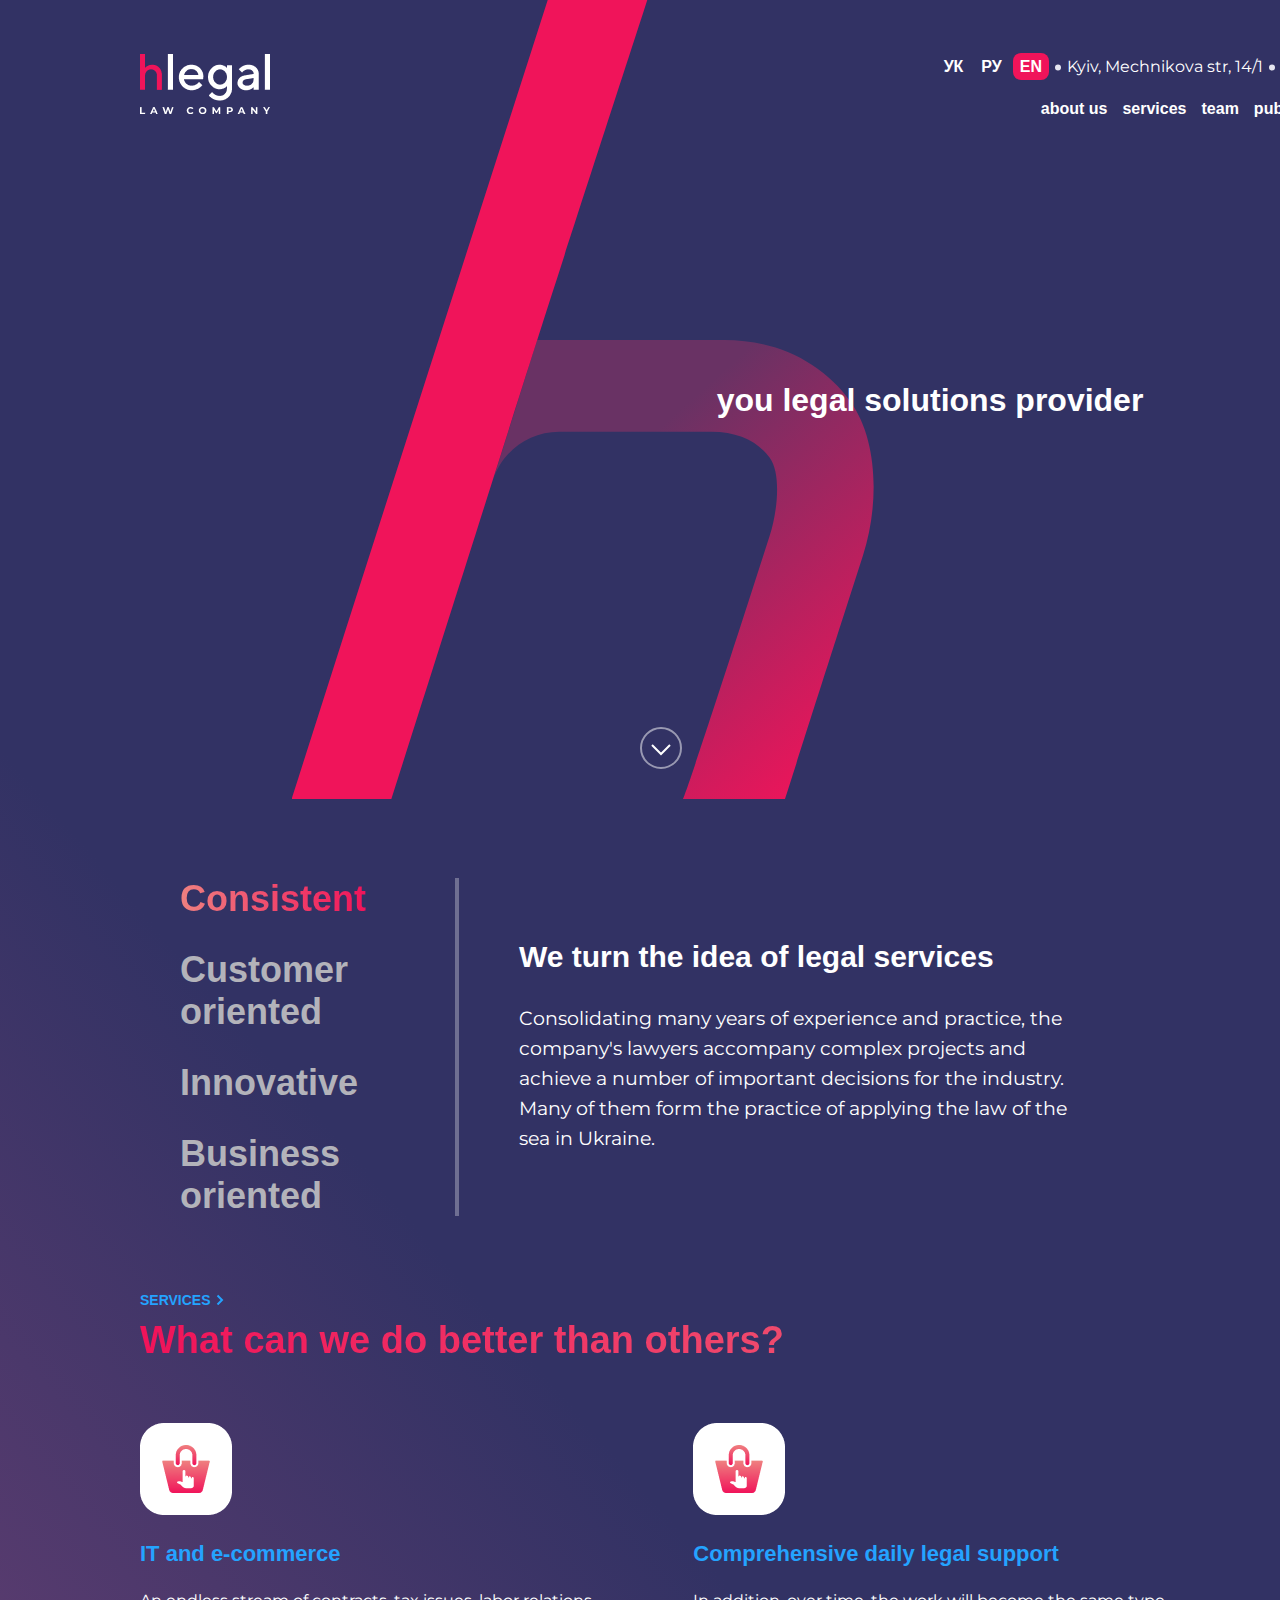
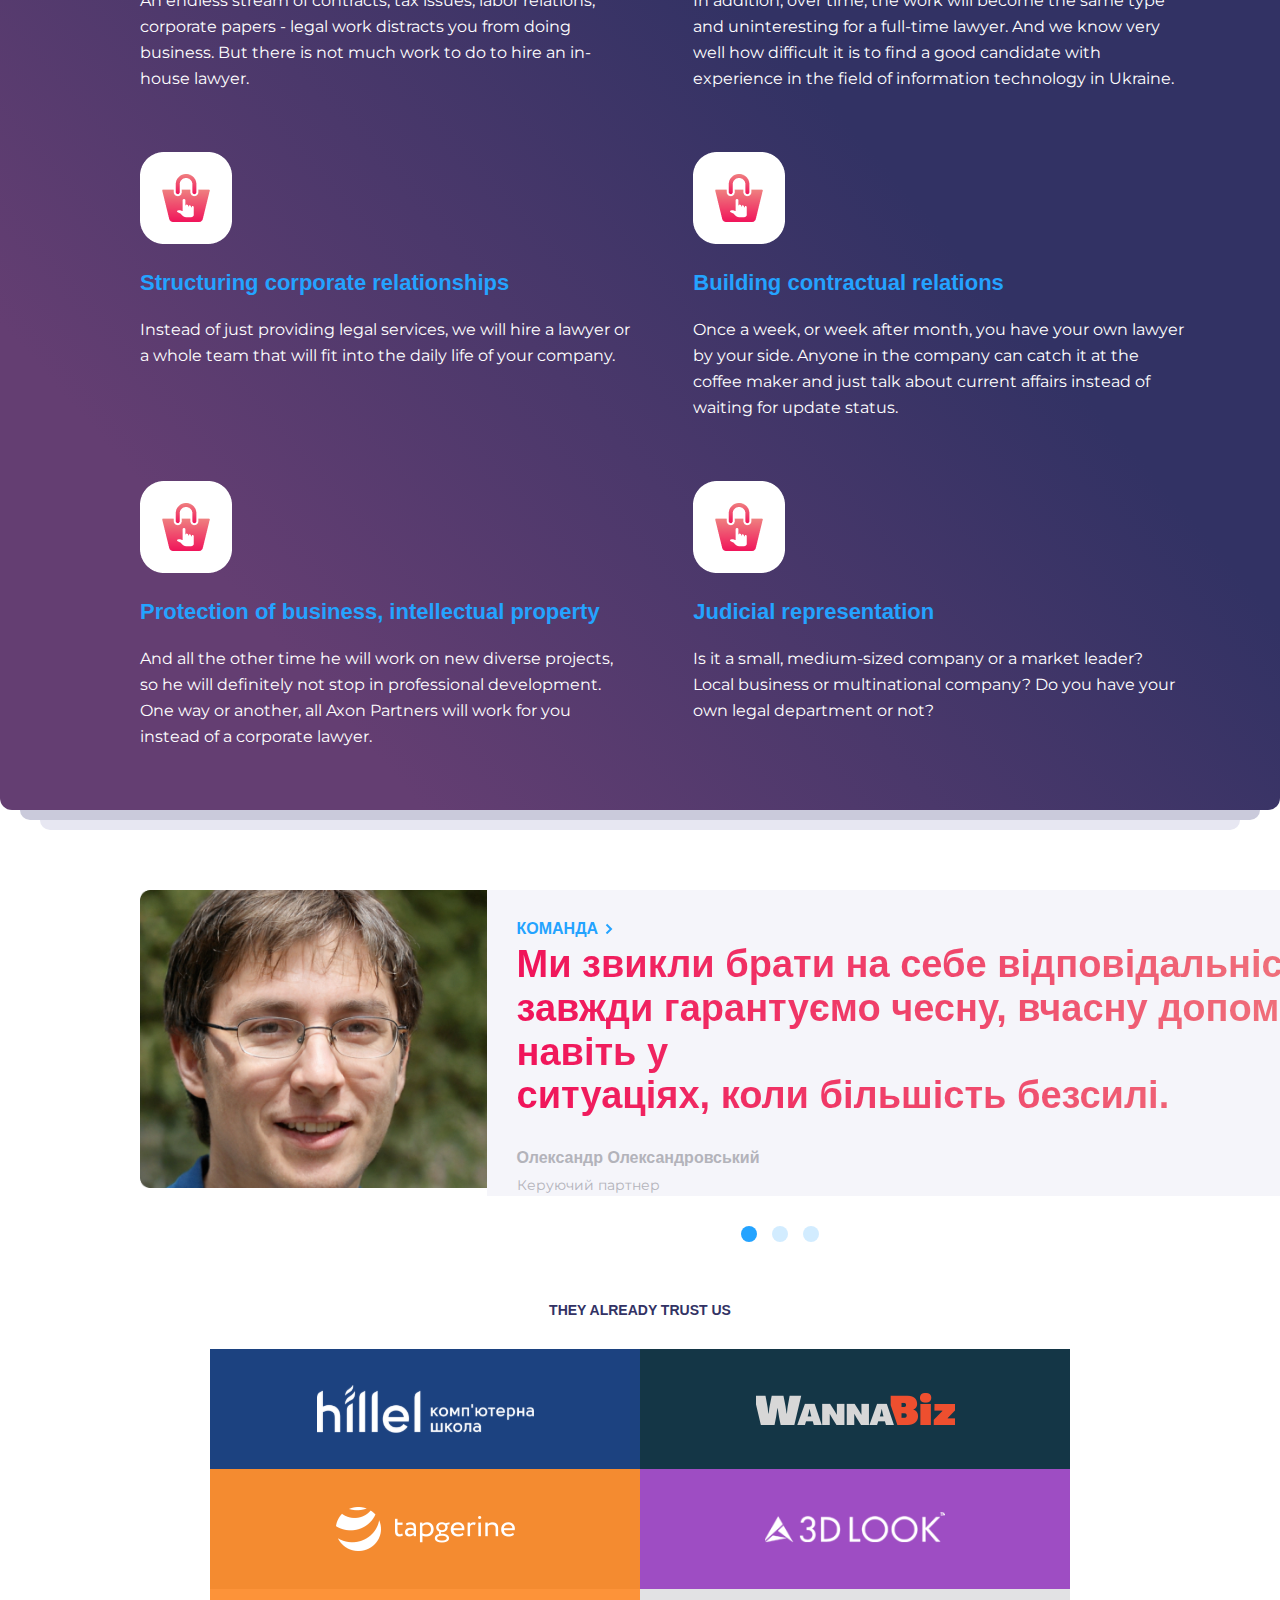
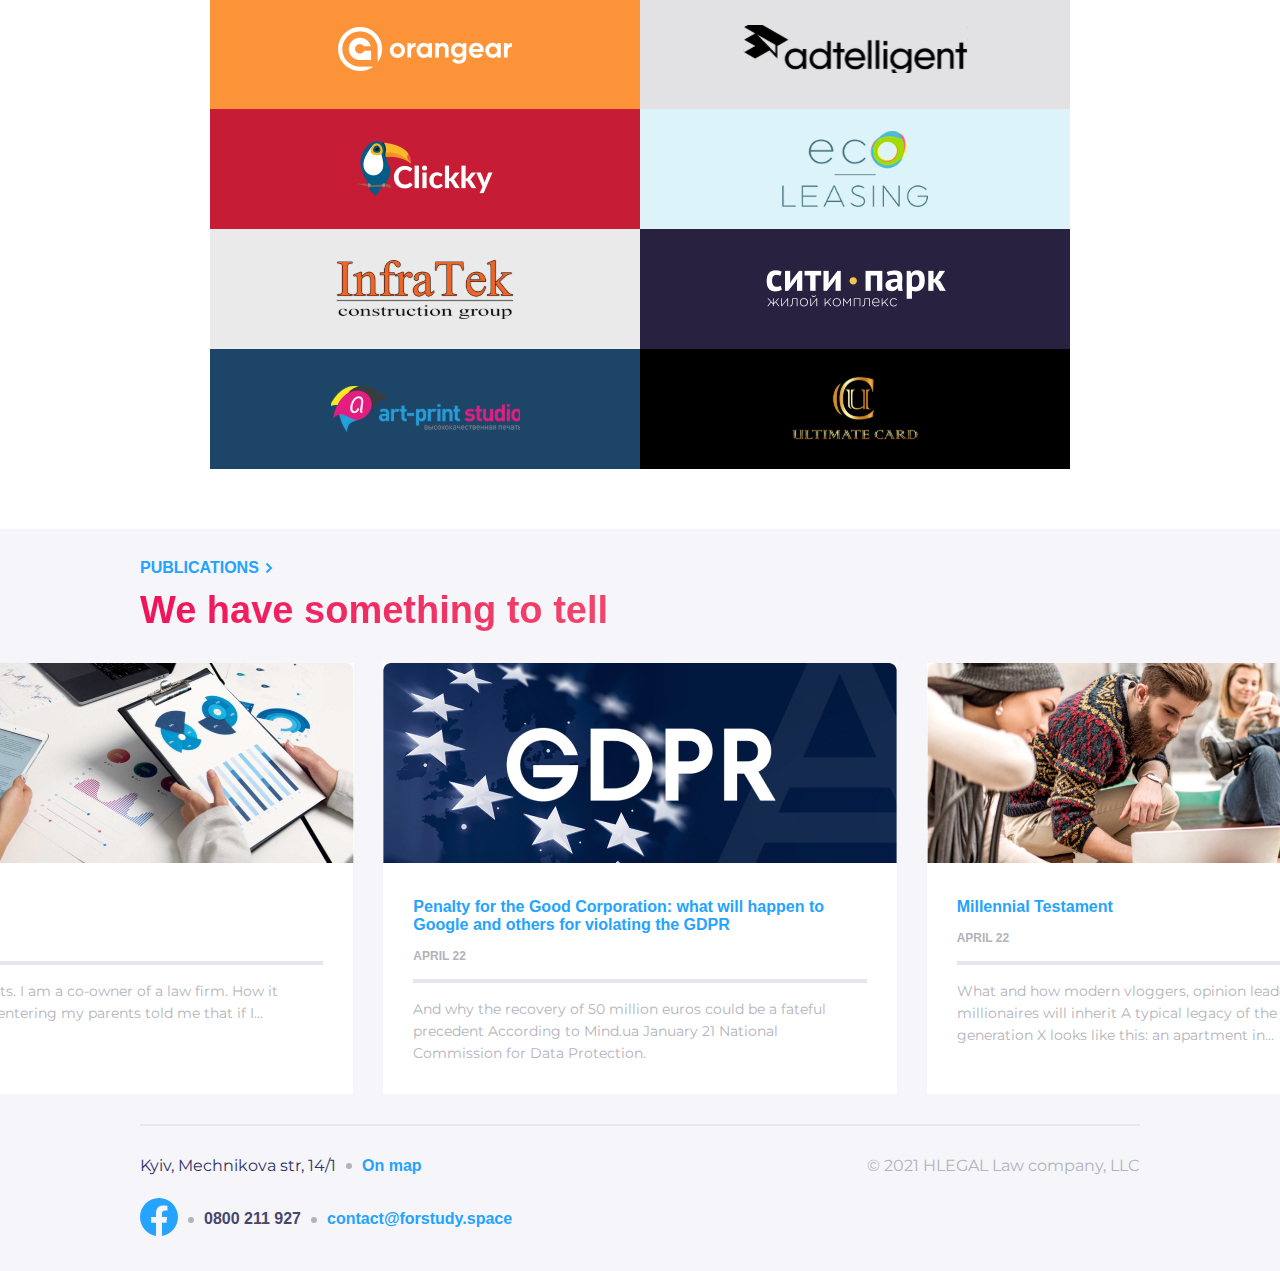
==== index.html @ 745cff1a "various fixes" ====
<!DOCTYPE html>
<html lang="en">
<head>
    <meta charset="UTF-8">
    <meta name="viewport" content="width=device-width, initial-scale=1.0">
    <title>Hlegal</title>
    <link rel="stylesheet" href="css/style.css">
</head>
<body>
    <header class="header center">
        <a class="header__logo" href="">
            <img src="./img/logo.png" alt="">
        </a>
        <div class="header__contacts">
            <div class="header__lang-wrapper">
                <a class="header__link header__link_lang" href="">УК</a>
                <a class="header__link header__link_lang"  href="">РУ</a>
                <a class="header__link header__link_lang header__link_lang_active"  href="">EN</a>
            </div>
            <img src="./img/dot-separator-header.svg" alt="">
            <a class="header__link header__link-address" href="">Kyiv, Mechnikova str, 14/1</a>
            <img src="./img/dot-separator-header.svg" alt="">
            <a class="header__link header__tel" href="">0800 211 927</a>
            <img src="./img/dot-separator-header.svg" alt="">
            <a class="header__link-fb-logo" href="">
                <svg xmlns="http://www.w3.org/2000/svg" width="24" height="25" viewBox="0 0 24 25">
                    <g clip-path="url(#clip0_122975_740)">
                    <path d="M24 12.5733C24 5.90541 18.6274 0.5 12 0.5C5.37258 0.5 0 5.90541 0 12.5733C0 18.5995 4.38823 23.5943 10.125 24.5V16.0633H7.07813V12.5733H10.125V9.91343C10.125 6.88755 11.9165 5.21615 14.6576 5.21615C15.9705 5.21615 17.3438 5.45195 17.3438 5.45195V8.42313H15.8306C14.3399 8.42313 13.875 9.35379 13.875 10.3086V12.5733H17.2031L16.6711 16.0633H13.875V24.5C19.6118 23.5943 24 18.5995 24 12.5733Z" fill="white"/>
                    </g>
                    <defs>
                    <clipPath id="clip0_122975_740">
                    <rect width="24" height="24" transform="translate(0 0.5)"/>
                    </clipPath>
                    </defs>
                </svg>
            </a>
        </div>
        <ul class="header__nav">
            <li><a class="header__link" href="">about us</a></li>
            <li><a class="header__link" href="">services</a></li>
            <li><a class="header__link" href="">team</a></li>
            <li><a class="header__link" href="">publications</a></li>
            <li><a class="header__link" href="">contact</a></li>
        </ul>
    </header>
    <main>
        <section class="offer">
            <div class="offer__logo">
                <img class="offer__img" src="./img/symbol.svg" alt="">
                <h1 class="offer__text">you legal solutions provider</h1>
                <a class="offer__btn-scroll" href="">
                    <svg xmlns="http://www.w3.org/2000/svg" width="42" height="42" viewBox="0 0 42 42" fill="none">
                        <g clip-path="url(#clip0_22728_11340)">
                        <circle opacity="0.5" cx="21" cy="21" r="20" stroke="white" stroke-width="2"/>
                        <path d="M12 18L21 27L30 18" stroke="white" stroke-width="2"/>
                        </g>
                        <defs>
                        <clipPath id="clip0_22728_11340">
                        <rect width="42" height="42" />
                        </clipPath>
                        </defs>
                        </svg>
                </a>
            </div>
            <section class="offer__qualities">
                <ul class="offer__list">
                    <li><a class="offer__list-link offer__list-link-active" href="">Consistent</a></li>
                    <li><a class="offer__list-link" href="">Customer oriented</a></li>
                    <li><a class="offer__list-link" href="">Innovative</a></li>
                    <li><a class="offer__list-link" href="">Business oriented</a></li>
                </ul>
                <article class="offer__quality-desctiption">
                    <h2 class="offer__quality-desctiption-header">We turn the idea of legal services</h2>
                    <p class="offer__quality-desctiption-text">Consolidating many years of experience and practice, the 
                        company's lawyers accompany complex projects and 
                        achieve a number of important decisions for the industry.
                        Many of them form the practice of applying the law of the
                        sea in Ukraine.
                    </p>
                </article>
            </section>
            <section class="offer__services center">
                <a class="offer__services-link link-title" href="">
                    SERVICES
                    <svg class="offer__services-link-svg" xmlns="http://www.w3.org/2000/svg" width="12" height="13" viewBox="0 0 12 10" fill="none">
                        <path d="M3.5 2L8 6.5L3.5 11" stroke="#24A3FF" stroke-width="2"/>
                    </svg>
                </a>
                <h2 class="offer__services-title">What can we do better than others?</h2>
                <div class="offer__services-wrapper">
                    <article class="offer__services-article">
                        <img class="offer__services-img" src="/img/icon-basket.png" alt="">
                        <h2><a class="offer__services-header link-title" href="">IT and e-commerce</a></h2>
                        <p class="offer__services-description">
                            An endless stream of contracts, tax issues, labor 
                            relations, corporate papers - legal work distracts 
                            you from doing business. But there is not much 
                            work to do to hire an in-house lawyer.
                        </p>
                    </article>
                    <article class="offer__services-article">
                        <img class="offer__services-img" src="/img/icon-basket.png" alt="">
                        <h2><a class="offer__services-header link-title" href="">Comprehensive daily legal support</a></h2>
                        <p class="offer__services-description">
                            In addition, over time, the work will become the 
                            same type and uninteresting for a full-time 
                            lawyer. And we know very well how difficult it is to 
                            find a good candidate with experience in the field 
                            of information technology in Ukraine.
                        </p>
                    </article>
                    <article class="offer__services-article">
                        <img class="offer__services-img" src="/img/icon-basket.png" alt="">
                        <h2><a class="offer__services-header link-title" href="">Structuring corporate relationships</a></h2>
                        <p class="offer__services-description">
                            Instead of just providing legal services, we will 
                            hire a lawyer or a whole team that will fit into the 
                            daily life of your company.
                        </p>
                    </article>
                    <article class="offer__services-article">
                        <img class="offer__services-img" src="/img/icon-basket.png" alt="">
                        <h2><a class="offer__services-header link-title" href="">Building contractual relations</a></h2>
                        <p class="offer__services-description">
                            Once a week, or week after month, you have your 
                            own lawyer by your side. Anyone in the company 
                            can catch it at the coffee maker and just talk 
                            about current affairs instead of waiting for update 
                            status.
                        </p>
                    </article>
                    <article class="offer__services-article">
                        <img class="offer__services-img" src="/img/icon-basket.png" alt="">
                        <h2><a class="offer__services-header link-title" href="">Protection of business, intellectual property</a></h2>
                        <p class="offer__services-description">
                            And all the other time he will work on new 
                            diverse projects, so he will definitely not stop in 
                            professional development. One way or another, 
                            all Axon Partners will work for you instead of a 
                            corporate lawyer.
                        </p>
                    </article>
                    <article class="offer__services-article">
                        <img class="offer__services-img" src="/img/icon-basket.png" alt="">
                        <h2><a class="offer__services-header link-title" href="">Judicial representation</a></h2>
                        <p class="offer__services-description">
                            Is it a small, medium-sized company or a market 
                            leader? Local business or multinational 
                            company? Do you have your own legal 
                            department or not?
                        </p>
                    </article>
                </div>
            </section>
        </section>
        <div class="offer__grey-lines"></div>
        <section class="team center">
            <div class="team__wrapper">
                <!-- <div class="team__photo"></div> -->
                <img class="team__photo" src="./img/team-member.jpg" alt="">
                <div class="team__description">
                    <a class="team__link link-title" href="">
                        КОМАНДА
                        <svg class="offer__services-link-svg" xmlns="http://www.w3.org/2000/svg" width="12" height="13" viewBox="0 0 12 10" fill="none">
                            <path d="M3.5 2L8 6.5L3.5 11" stroke="#24A3FF" stroke-width="2"/>
                        </svg>
                    </a>
                    <h2 class="team__header">
                        Ми звикли брати на себе 
                        відповідальність та завжди гарантуємо 
                        чесну, вчасну допомогу, навіть у <br> 
                        ситуаціях, коли більшість безсилі.
                    </h2>
                    <p class="team__member">
                        Олександр Олександровський
                    </p>
                    <p class="team__position">
                        Керуючий партнер
                    </p>
                </div>
            </div>
            <div class="team__nav">
                <svg class="team__nav-dot team__nav-dot-active" xmlns="http://www.w3.org/2000/svg" width="16" height="16" viewBox="0 0 16 16" fill="none">
                    <circle  cx="8" cy="8" r="8"/>
                </svg>
                <svg class="team__nav-dot" xmlns="http://www.w3.org/2000/svg" width="16" height="16" viewBox="0 0 16 16" fill="none">
                    <circle  cx="8" cy="8" r="8"/>
                </svg>
                <svg class="team__nav-dot" xmlns="http://www.w3.org/2000/svg" width="16" height="16" viewBox="0 0 16 16" fill="none">
                    <circle  cx="8" cy="8" r="8"/>
                </svg>

            </div>
           
        </section>
        <section class="clients">
            <h2 class="clients__title">They already trust us</h2>
            <div class="clients__wrapper">
                <a class="clients__item" href="">
                    <img class="clients__img" src="./img/clients/Item.svg" alt="">
                </a>
                <a class="clients__item" href="">
                    <img class="clients__img" src="./img/clients/Item-1.svg" alt="">
                </a>
                <a class="clients__item" href="">
                    <img class="clients__img" src="./img/clients/Item-2.svg" alt="">
                </a>
                <a class="clients__item" href="">
                    <img class="clients__img" src="./img/clients/Item-3.svg" alt="">
                </a>
                <a class="clients__item" href="">
                    <img class="clients__img" src="./img/clients/Item-4.svg" alt="">
                </a>
                <a class="clients__item" href="">
                    <img class="clients__img" src="./img/clients/Item-5.svg" alt="">
                </a>
                <a class="clients__item" href="">
                    <img class="clients__img" src="./img/clients/Item-6.svg" alt="">
                </a>
                <a class="clients__item" href="">
                    <img class="clients__img" src="./img/clients/Item-7.svg" alt="">
                </a>
                <a class="clients__item" href="">
                    <img class="clients__img" src="./img/clients/Item-8.svg" alt="">
                </a>
                <a class="clients__item" href="">
                    <img class="clients__img" src="./img/clients/Item-9.svg" alt="">
                </a>
                <a class="clients__item" href="">
                    <img class="clients__img" src="./img/clients/Item-10.svg" alt="">
                </a>
                <a class="clients__item" href="">
                    <img class="clients__img" src="./img/clients/Item-11.svg" alt="">
                </a>
            </div>
        </section>
        <section class="recommended center">
            <a class="recommended__link link-title" href="">
                publications
                <svg class="offer__services-link-svg" xmlns="http://www.w3.org/2000/svg" width="12" height="13" viewBox="0 0 12 10" fill="none">
                    <path d="M3.5 2L8 6.5L3.5 11" stroke="#24A3FF" stroke-width="2"/>
                </svg>
            </a>
            <h2 class="recommended__title">We have something to tell</h2>
            <div class="recommended__wrapper">
                <article class="recommended__item">
                    <img class="recommended__item-img" src="./img/recommended-item-1.jpg" alt="">
                    <a class="recommended__item-header link-title" href="">
                        Equity associate
                    </a>
                    <p class="recommended__item-date">April 22</p>
                    <p class="recommended__item-description">
                        I'm a jun on projects. I am a co-owner of a law firm. How it 
                        happened. Before entering my parents told me that if I…
                    </p>
                </article>
                <article class="recommended__item">
                    <img class="recommended__item-img" src="./img/recommended-item-2.jpg" alt="">
                    <a class="recommended__item-header link-title" href="">
                        Penalty for the Good Corporation: what will happen 
                        to Google and others for violating the GDPR
                    </a>
                    <p class="recommended__item-date">April 22</p>
                    <p class="recommended__item-description">
                        And why the recovery of 50 million euros could be a fateful 
                        precedent According to Mind.ua January 21 National 
                        Commission for Data Protection.
                    </p>
                </article>
                <article class="recommended__item">
                    <img class="recommended__item-img" src="./img/recommended-item-3.jpg" alt="">
                    <a class="recommended__item-header link-title" href="">
                        Millennial Testament
                    </a>
                    <p class="recommended__item-date">April 22</p>
                    <p class="recommended__item-description">
                        What and how modern vloggers, opinion leaders and crypto-
                        millionaires will inherit A typical legacy of the Ukrainian 
                        generation X looks like this: an apartment in…
                    </p>
                </article>
            </div>
        </section>
    </main>
    <footer class="footer center">
        <div class="footer__address">
            <p class="footer__address-name">Kyiv, Mechnikova str, 14/1</p>
            <img class="footer__address-dot-separator" src="./img/dot-separator.svg" alt="">
            <a class="footer__address-map link-title" href="">On map</a>
        </div>
        <p class="footer__copyrights">
            © 2021 HLEGAL Law company, LLC
        </p>
        <div class="footer__contacts">
            <a class="footer__contacts-fb" href="">
                <svg xmlns="http://www.w3.org/2000/svg" width="38" height="38" viewBox="0 0 38 38" fill="none">
                    <g clip-path="url(#clip0_122975_1645)">
                    <path d="M38 19.1161C38 8.55857 29.4934 0 19 0C8.50658 0 0 8.55857 0 19.1161C0 28.6575 6.94803 36.5659 16.0312 38V24.6419H11.207V19.1161H16.0312V14.9046C16.0312 10.1136 18.8678 7.46723 23.2078 7.46723C25.2866 7.46723 27.4609 7.84059 27.4609 7.84059V12.545H25.0651C22.7048 12.545 21.9688 14.0185 21.9688 15.5302V19.1161H27.2383L26.3959 24.6419H21.9688V38C31.052 36.5659 38 28.6575 38 19.1161Z" fill="#24A3FF"/>
                    </g>
                    <defs>
                    <clipPath id="clip0_122975_1645">
                    <rect width="38" height="38" fill="white"/>
                    </clipPath>
                    </defs>
                </svg>
            </a>
            <img src="./img/dot-separator.svg" alt="">
            <a class="footer__contacts-tel" href="">0800 211 927</a>
            <img src="./img/dot-separator.svg" alt="">
            <a class="footer__contacts-email link-title" href="">contact@forstudy.space</a>
        </div>

    </footer>
    
</body>
</html>
---- css/style.css ----
/*! normalize.css v8.0.1 | MIT License | github.com/necolas/normalize.css */
/* Document
   ========================================================================== */
/**
 * 1. Correct the line height in all browsers.
 * 2. Prevent adjustments of font size after orientation changes in iOS.
 */
html {
  line-height: 1.15; /* 1 */
  -webkit-text-size-adjust: 100%; /* 2 */
}

/* Sections
   ========================================================================== */
/**
 * Remove the margin in all browsers.
 */
body {
  margin: 0;
}

/**
 * Render the `main` element consistently in IE.
 */
main {
  display: block;
}

/**
 * Correct the font size and margin on `h1` elements within `section` and
 * `article` contexts in Chrome, Firefox, and Safari.
 */
h1 {
  font-size: 2em;
  margin: 0.67em 0;
}

/* Grouping content
   ========================================================================== */
/**
 * 1. Add the correct box sizing in Firefox.
 * 2. Show the overflow in Edge and IE.
 */
hr {
  box-sizing: content-box; /* 1 */
  height: 0; /* 1 */
  overflow: visible; /* 2 */
}

/**
 * 1. Correct the inheritance and scaling of font size in all browsers.
 * 2. Correct the odd `em` font sizing in all browsers.
 */
pre {
  font-family: monospace, monospace; /* 1 */
  font-size: 1em; /* 2 */
}

/* Text-level semantics
   ========================================================================== */
/**
 * Remove the gray background on active links in IE 10.
 */
a {
  background-color: transparent;
}

/**
 * 1. Remove the bottom border in Chrome 57-
 * 2. Add the correct text decoration in Chrome, Edge, IE, Opera, and Safari.
 */
abbr[title] {
  border-bottom: none; /* 1 */
  text-decoration: underline; /* 2 */
  text-decoration: underline dotted; /* 2 */
}

/**
 * Add the correct font weight in Chrome, Edge, and Safari.
 */
b,
strong {
  font-weight: bolder;
}

/**
 * 1. Correct the inheritance and scaling of font size in all browsers.
 * 2. Correct the odd `em` font sizing in all browsers.
 */
code,
kbd,
samp {
  font-family: monospace, monospace; /* 1 */
  font-size: 1em; /* 2 */
}

/**
 * Add the correct font size in all browsers.
 */
small {
  font-size: 80%;
}

/**
 * Prevent `sub` and `sup` elements from affecting the line height in
 * all browsers.
 */
sub,
sup {
  font-size: 75%;
  line-height: 0;
  position: relative;
  vertical-align: baseline;
}

sub {
  bottom: -0.25em;
}

sup {
  top: -0.5em;
}

/* Embedded content
   ========================================================================== */
/**
 * Remove the border on images inside links in IE 10.
 */
img {
  border-style: none;
}

/* Forms
   ========================================================================== */
/**
 * 1. Change the font styles in all browsers.
 * 2. Remove the margin in Firefox and Safari.
 */
button,
input,
optgroup,
select,
textarea {
  font-family: inherit; /* 1 */
  font-size: 100%; /* 1 */
  line-height: 1.15; /* 1 */
  margin: 0; /* 2 */
}

/**
 * Show the overflow in IE.
 * 1. Show the overflow in Edge.
 */
button,
input { /* 1 */
  overflow: visible;
}

/**
 * Remove the inheritance of text transform in Edge, Firefox, and IE.
 * 1. Remove the inheritance of text transform in Firefox.
 */
button,
select { /* 1 */
  text-transform: none;
}

/**
 * Correct the inability to style clickable types in iOS and Safari.
 */
button,
[type=button],
[type=reset],
[type=submit] {
  -webkit-appearance: button;
}

/**
 * Remove the inner border and padding in Firefox.
 */
button::-moz-focus-inner,
[type=button]::-moz-focus-inner,
[type=reset]::-moz-focus-inner,
[type=submit]::-moz-focus-inner {
  border-style: none;
  padding: 0;
}

/**
 * Restore the focus styles unset by the previous rule.
 */
button:-moz-focusring,
[type=button]:-moz-focusring,
[type=reset]:-moz-focusring,
[type=submit]:-moz-focusring {
  outline: 1px dotted ButtonText;
}

/**
 * Correct the padding in Firefox.
 */
fieldset {
  padding: 0.35em 0.75em 0.625em;
}

/**
 * 1. Correct the text wrapping in Edge and IE.
 * 2. Correct the color inheritance from `fieldset` elements in IE.
 * 3. Remove the padding so developers are not caught out when they zero out
 *    `fieldset` elements in all browsers.
 */
legend {
  box-sizing: border-box; /* 1 */
  color: inherit; /* 2 */
  display: table; /* 1 */
  max-width: 100%; /* 1 */
  padding: 0; /* 3 */
  white-space: normal; /* 1 */
}

/**
 * Add the correct vertical alignment in Chrome, Firefox, and Opera.
 */
progress {
  vertical-align: baseline;
}

/**
 * Remove the default vertical scrollbar in IE 10+.
 */
textarea {
  overflow: auto;
}

/**
 * 1. Add the correct box sizing in IE 10.
 * 2. Remove the padding in IE 10.
 */
[type=checkbox],
[type=radio] {
  box-sizing: border-box; /* 1 */
  padding: 0; /* 2 */
}

/**
 * Correct the cursor style of increment and decrement buttons in Chrome.
 */
[type=number]::-webkit-inner-spin-button,
[type=number]::-webkit-outer-spin-button {
  height: auto;
}

/**
 * 1. Correct the odd appearance in Chrome and Safari.
 * 2. Correct the outline style in Safari.
 */
[type=search] {
  -webkit-appearance: textfield; /* 1 */
  outline-offset: -2px; /* 2 */
}

/**
 * Remove the inner padding in Chrome and Safari on macOS.
 */
[type=search]::-webkit-search-decoration {
  -webkit-appearance: none;
}

/**
 * 1. Correct the inability to style clickable types in iOS and Safari.
 * 2. Change font properties to `inherit` in Safari.
 */
::-webkit-file-upload-button {
  -webkit-appearance: button; /* 1 */
  font: inherit; /* 2 */
}

/* Interactive
   ========================================================================== */
/*
 * Add the correct display in Edge, IE 10+, and Firefox.
 */
details {
  display: block;
}

/*
 * Add the correct display in all browsers.
 */
summary {
  display: list-item;
}

/* Misc
   ========================================================================== */
/**
 * Add the correct display in IE 10+.
 */
template {
  display: none;
}

/**
 * Add the correct display in IE 10.
 */
[hidden] {
  display: none;
}

:root {
  --main-regular: #323264;
  --main-alt: #46466E;
  --main-soft: #686887;
  --accent: #F0145A;
  --active-regular: #24A3FF;
  --active-hover: #0085FF;
  --active-active: #006CCF;
  --grey-bg: #F5F5FA;
  --grey-bg-alt: #EDEDF7;
  --grey-text: #B3B3BA;
  --grey-separator: #E6E6F0;
  --gradient-regular: linear-gradient(129deg, #323264 0%, #323264 73.96%, #A54B5F 100%);
  --gradient-soft: linear-gradient(42deg, #323264 14.33%, #323264 51.39%, #7A425E 87.53%);
  --gradient-red: linear-gradient(323deg, #F0145A 6.7%, #693264 70.36%);
  --gradient-supersoft: linear-gradient(229deg, #323264 11.93%, #323264 57.17%, #643E72 87.46%);
  --gradient-red-text: linear-gradient(90deg, #F0145A 0.84%, #EF8080 99.96%);
  --gradient-red-text-revesed: linear-gradient(to left, #F0145A 0%, #EF8080 100%);
}

@font-face {
  font-family: "Montserrat";
  src: url("../fonts/Montserrat/Montserrat-Bold.woff2") format("woff2"), url("../fonts/Montserrat/Montserrat-Bold.woff") format("woff");
  font-weight: bold;
  font-style: normal;
  font-display: swap;
}
@font-face {
  font-family: "Montserrat";
  src: url("../fonts/Montserrat/Montserrat-Regular.woff2") format("woff2"), url("../fonts/Montserrat-Regular.woff") format("woff");
  font-weight: normal;
  font-style: normal;
  font-display: swap;
}
body {
  font-family: "Montserrat", sans-serif;
  font-weight: 400;
  color: #FFF;
  font-size: 16px;
}

h1, h2, h3, h4, h5, h6, a {
  font-weight: 700;
}

.center {
  padding-left: calc(50vw - 808px);
  padding-right: calc(50vw - 808px);
}
@media screen and (max-width: 1780px) {
  .center {
    padding-left: calc(50vw - 500px);
    padding-right: calc(50vw - 500px);
  }
}
@media screen and (max-width: 820px) {
  .center {
    padding-left: calc(50vw - 300px);
    padding-right: calc(50vw - 300px);
  }
}

.link-title {
  text-decoration: none;
  color: var(--active-regular);
}
.link-title:focus, .link-title:hover {
  color: var(--accent);
  transition: 0.3s;
}
.link-title:hover path, .link-title:focus path {
  stroke: var(--accent);
  transition: 0.3s;
}

.header {
  display: grid;
  position: absolute;
  width: 100%;
  max-width: 1600px;
  z-index: 1;
  grid-template-columns: 1fr 1fr;
  grid-template-rows: 1fr 1fr;
  background-color: none;
  top: 0;
  padding-top: 50px;
}
.header__contacts {
  display: flex;
  justify-content: end;
  align-items: center;
  gap: 6px;
}
.header__link {
  color: currentColor;
  text-decoration: none;
}
.header__link:hover, .header__link:focus {
  color: var(--accent);
  transition: 0.3s;
}
.header__link-address {
  font-weight: 400;
  line-height: 19.5px;
}
.header__link-tel {
  line-height: 19.5px;
}
.header__link-fb-logo:hover path {
  fill: var(--accent);
  transition: 0.3s;
}
.header__link_lang {
  padding: 5px 7px;
  border-radius: 8px;
}
.header__link_lang_active {
  background-color: var(--accent);
}
.header :nth-child(1) {
  grid-row: span 2;
}
.header__nav {
  display: flex;
  gap: 15px;
  list-style: none;
  justify-content: end;
  align-items: center;
  margin: 0;
  padding-top: 16px;
}
.header__logo {
  display: flex;
  justify-content: start;
  align-items: center;
}

.offer {
  background: var(--gradient-supersoft);
  display: block;
  border-radius: 0 0 12px 12px;
}
.offer__logo {
  text-align: center;
  position: relative;
}
.offer__text {
  position: absolute;
  top: 361px;
  left: 530px;
  min-width: 800px;
}
.offer__btn-scroll {
  position: absolute;
  bottom: 30px;
  left: 50%;
}
.offer__btn-scroll :hover circle,
.offer__btn-scroll :focus circle,
.offer__btn-scroll :focus path,
.offer__btn-scroll :hover path {
  stroke: var(--accent);
  transition: 0.3s;
}
.offer__qualities {
  display: flex;
  justify-content: center;
  align-items: center;
  padding: 74.5px 180px;
}
.offer__list {
  display: flex;
  flex-direction: column;
  margin: 0;
  padding: 0;
  padding-right: 60px;
  gap: 30px;
  list-style: none;
  font-size: 36px;
  border-right: 4px solid rgba(255, 255, 255, 0.3);
}
.offer__list-link {
  color: var(--grey-text);
  text-decoration: none;
}
.offer__list-link-active {
  background: var(--gradient-red-text-revesed);
  -webkit-background-clip: text;
  -webkit-text-fill-color: transparent;
}
.offer__list :hover,
.offer__list :focus {
  color: var(--accent);
  transition: 0.3s;
}
.offer__quality-desctiption {
  width: 100%;
  max-width: 581px;
  padding-left: 60px;
}
.offer__quality-desctiption-header {
  font-size: 30px;
  padding: 0;
  margin: 0;
  padding-bottom: 30px;
}
.offer__quality-desctiption-text {
  font-size: 19px;
  line-height: 30px;
  margin: 0;
}
.offer__services {
  max-width: 1600px;
  width: 100%;
}
.offer__services-wrapper {
  display: flex;
  flex-wrap: wrap;
  gap: 60px;
  padding-bottom: 60px;
}
.offer__services-article {
  max-width: 493.33px;
  width: 100%;
}
.offer__services-header {
  font-size: 22px;
  line-height: 26.82px;
}
.offer__services-description {
  line-height: 26px;
  margin: 0;
}
.offer__services-link {
  font-size: 14px;
  line-height: 17.07px;
}
.offer__services-title {
  font-size: 38px;
  background: var(--gradient-red-text);
  -webkit-background-clip: text;
  -webkit-text-fill-color: transparent;
  margin: 0;
  padding-top: 10px;
  padding-bottom: 60px;
}
.offer__grey-lines::before {
  content: "";
  height: 10px;
  background: #CACADB;
  display: block;
  border-radius: 0 0 12px 12px;
  margin: 0 20px;
}
.offer__grey-lines::after {
  content: "";
  height: 10px;
  background: #E7E7F2;
  display: block;
  border-radius: 0 0 12px 12px;
  margin: 0 40px;
}

.team {
  padding-top: 60px;
  max-width: 1600px;
  width: 100%;
}
.team__wrapper {
  display: flex;
}
.team__photo {
  height: 298px;
}
.team__link {
  display: block;
  padding-top: 30px;
}
.team__description {
  text-align: left;
  background-color: var(--grey-bg);
  padding-left: 30px;
}
.team__header {
  font-size: 38px;
  background: var(--gradient-red-text);
  -webkit-background-clip: text;
  -webkit-text-fill-color: transparent;
  margin: 0;
  padding-top: 5px;
  padding-bottom: 30px;
}
.team__member {
  color: var(--grey-text);
  font-weight: 700;
  line-height: 19.5px;
  margin: 0;
  padding-bottom: 6px;
}
.team__position {
  color: var(--grey-text);
  font-size: 14px;
  line-height: 22px;
  margin: 0;
}
.team__nav {
  display: flex;
  justify-content: center;
  gap: 15px;
  padding-top: 30px;
}
.team__nav-dot {
  opacity: 0.2;
  fill: var(--active-regular);
  padding-bottom: 60px;
}
.team__nav-dot-active {
  opacity: 1;
}

.clients {
  padding-bottom: 60px;
}
.clients__title {
  font-size: 14px;
  line-height: 17.07px;
  color: var(--main-regular);
  text-align: center;
  text-transform: uppercase;
  padding-bottom: 30px;
  margin: 0;
}
.clients__wrapper {
  display: flex;
  justify-content: center;
  align-items: center;
  flex-wrap: wrap;
}
.clients__item {
  display: block;
  margin: 0;
  padding: 0;
  text-decoration: none;
}
.clients__img {
  display: block;
  margin: 0;
  padding: 0;
  text-decoration: none;
}

.recommended {
  background-color: var(--grey-bg);
}
.recommended__link {
  display: block;
  text-transform: uppercase;
  padding-top: 30px;
  padding-bottom: 10px;
  margin: 0;
}
.recommended__title {
  font-size: 38px;
  background: var(--gradient-red-text);
  -webkit-background-clip: text;
  -webkit-text-fill-color: transparent;
  line-height: 46.32px;
  margin: 0;
  padding-bottom: 30px;
}
.recommended__wrapper {
  display: flex;
  justify-content: center;
  gap: 30px;
  padding-bottom: 30px;
  border-bottom: 2px solid var(--grey-separator);
}
.recommended__item {
  max-width: 513.33px;
  width: 100%;
  background-color: #fff;
}
.recommended__item-header {
  display: block;
  text-decoration: none;
  color: var(--active-regular);
  padding: 30px 30px 15px;
}
.recommended__item-date {
  text-transform: uppercase;
  font-size: 12px;
  color: var(--grey-text);
  font-weight: 700;
  line-height: 14.63px;
  margin: 0 30px;
  padding: 0 0 15px;
  border-bottom: 4px solid var(--grey-separator);
}
.recommended__item-description {
  font-size: 14px;
  color: var(--grey-text);
  line-height: 22px;
  margin: 0;
  padding: 15px 30px 30px;
}

.footer {
  background-color: var(--grey-bg);
  display: grid;
  grid-template-columns: 1fr 1fr;
  grid-template-rows: 1fr 1fr;
  padding-top: 30px;
  padding-bottom: 30px;
}
.footer__address {
  display: flex;
  align-items: center;
  gap: 10px;
  margin: 0;
  height: 20px;
}
.footer__address-name {
  display: block;
  color: var(--main-regular);
  line-height: 19.5px;
  margin: 0;
}
.footer__address-map {
  display: block;
  text-decoration: none;
  color: var(--active-regular);
}
.footer__copyrights {
  display: flex;
  color: var(--grey-text);
  text-align: right;
  justify-content: end;
  align-items: center;
  margin: 0;
  height: 20px;
}
.footer__contacts {
  display: flex;
  align-items: center;
  gap: 10px;
}
.footer__contacts-fb:hover path, .footer__contacts-fb:focus path {
  fill: var(--accent);
}
.footer__contacts-tel {
  text-decoration: none;
  color: var(--main-alt);
}
.footer__contacts-email {
  text-decoration: none;
  color: var(--active-regular);
}

/*# sourceMappingURL=style.css.map */
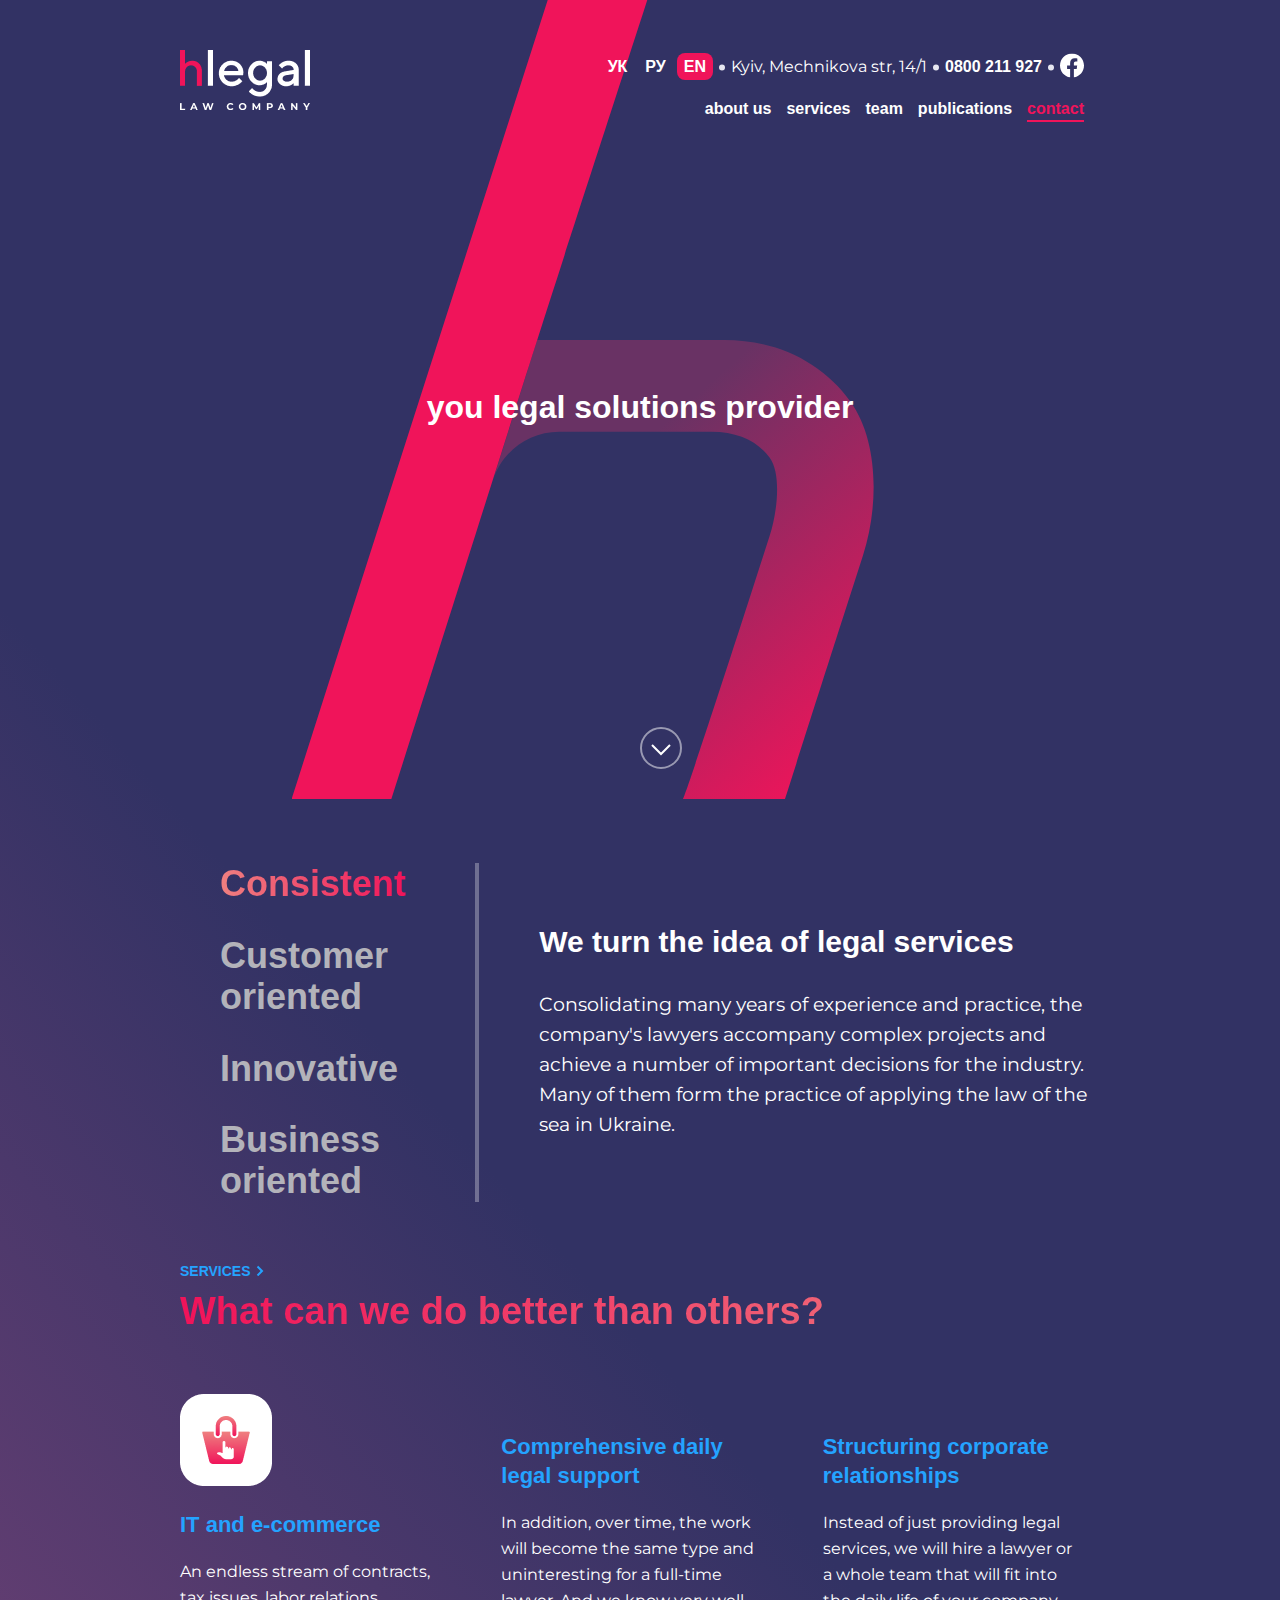
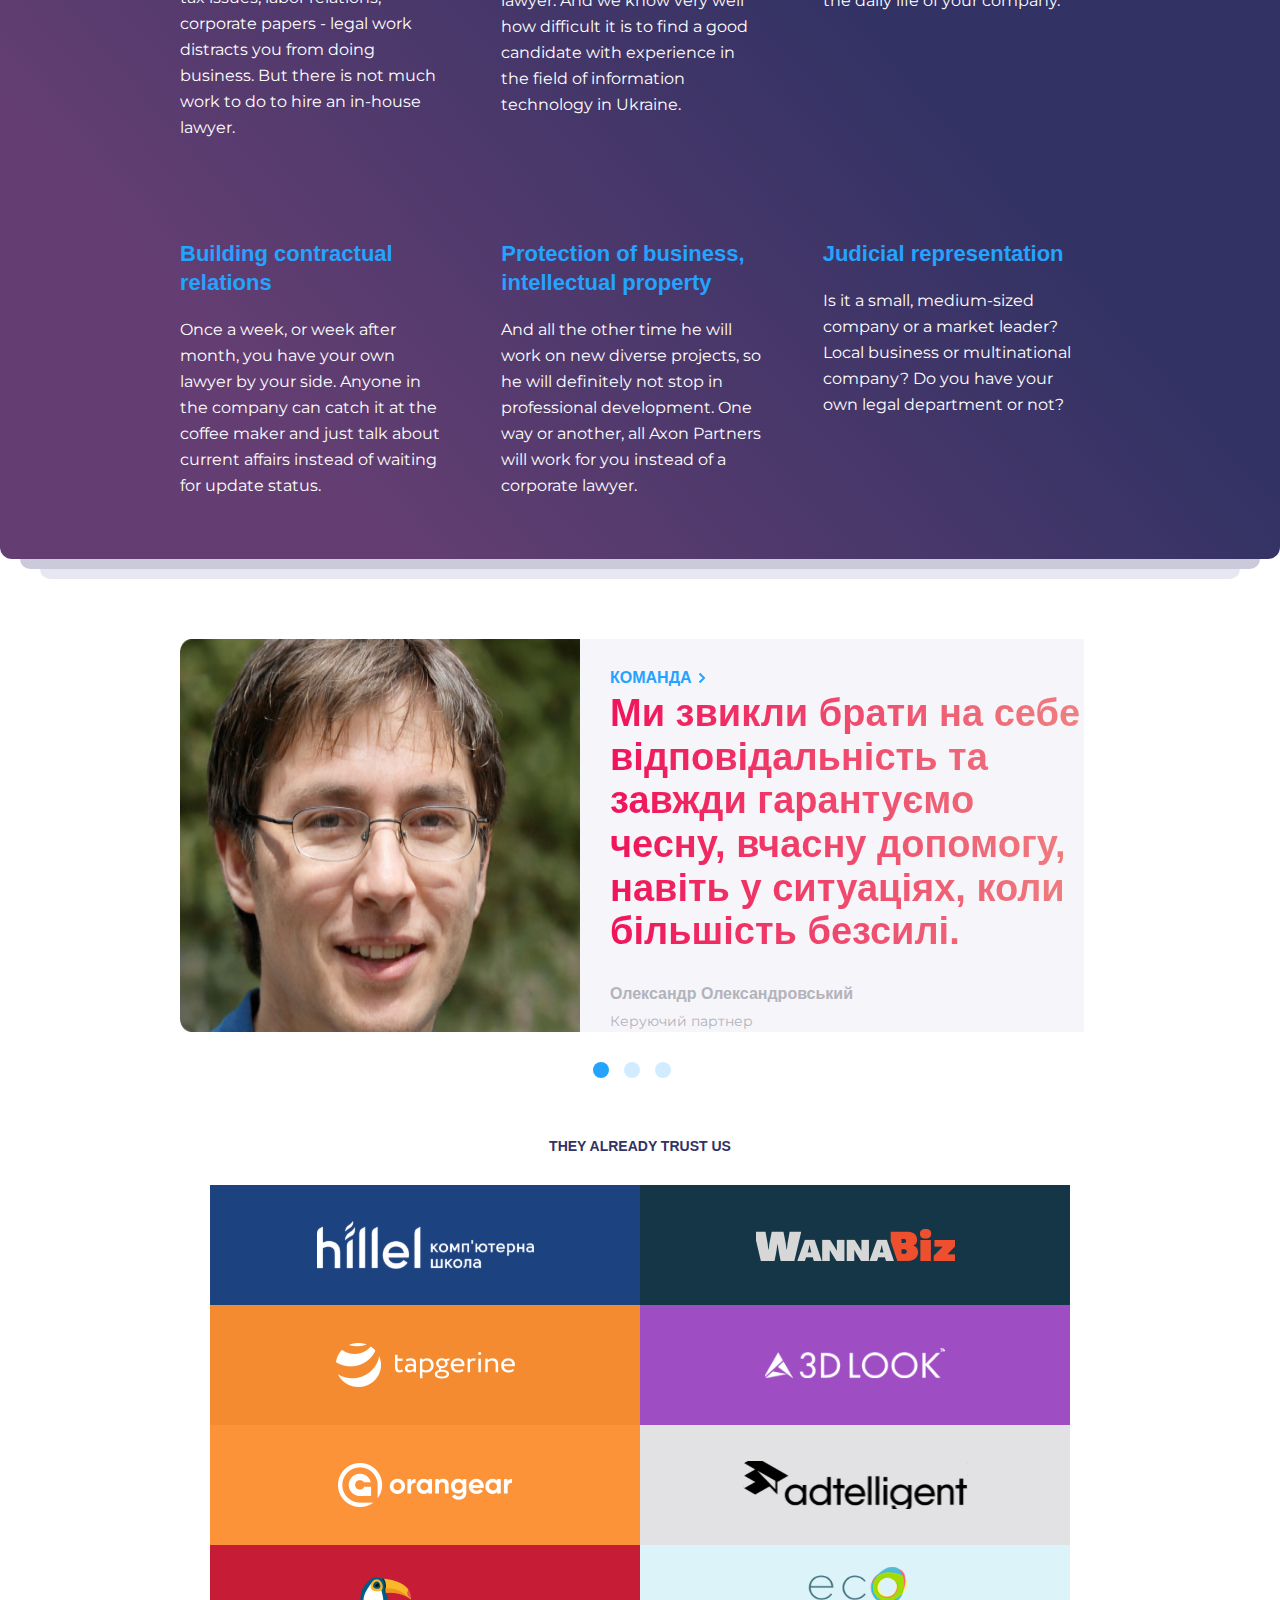
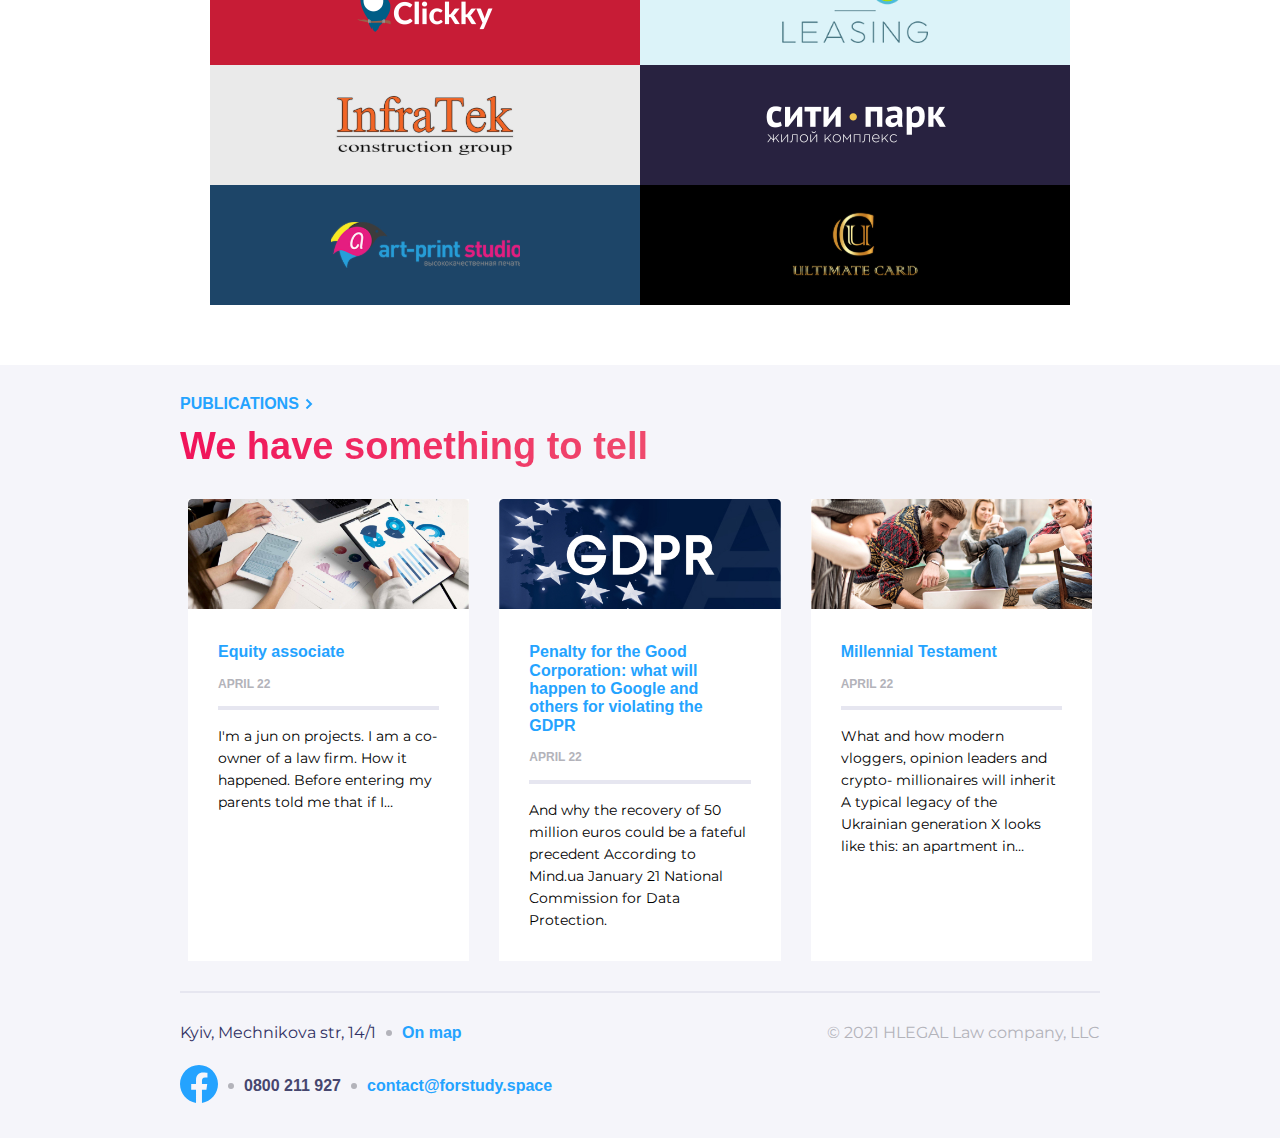
==== commit 9b6e0306: "responsiveness" ====
--- a/index.html
+++ b/index.html
@@ -8,20 +8,33 @@
 </head>
 <body>
     <header class="header center">
-        <a class="header__logo" href="">
-            <img src="./img/logo.png" alt="">
-        </a>
+        <div class="header__logo-wrapper">
+            <a class="header__logo" href="">
+                <img class="header__logo-main" src="./img/logo.png" alt="">
+                <img class="header__logo-slash" src="./img/slash.png" alt="">
+                <img class="header__logo-srv" src="./img/services.png" alt="">
+            </a>
+            <label for="burger-menu" class="header__logo-menu">
+                <svg class="header__logo-menu-svg" xmlns="http://www.w3.org/2000/svg" width="32" height="33" viewBox="0 0 32 33">
+                    <path d="M7 10.5H25" stroke="#323264" stroke-width="2"/>
+                    <path d="M7 16.5H25" stroke="#323264" stroke-width="2"/>
+                    <path d="M7 22.5H25" stroke="#323264" stroke-width="2"/>
+                </svg>
+            </label>
+            
+        </div>
+
         <div class="header__contacts">
             <div class="header__lang-wrapper">
                 <a class="header__link header__link_lang" href="">УК</a>
                 <a class="header__link header__link_lang"  href="">РУ</a>
                 <a class="header__link header__link_lang header__link_lang_active"  href="">EN</a>
             </div>
-            <img src="./img/dot-separator-header.svg" alt="">
+            <img class="header__separator" src="./img/dot-separator-header.svg" alt="">
             <a class="header__link header__link-address" href="">Kyiv, Mechnikova str, 14/1</a>
-            <img src="./img/dot-separator-header.svg" alt="">
+            <img class="header__separator" src="./img/dot-separator-header.svg" alt="">
             <a class="header__link header__tel" href="">0800 211 927</a>
-            <img src="./img/dot-separator-header.svg" alt="">
+            <img class="header__separator" src="./img/dot-separator-header.svg" alt="">
             <a class="header__link-fb-logo" href="">
                 <svg xmlns="http://www.w3.org/2000/svg" width="24" height="25" viewBox="0 0 24 25">
                     <g clip-path="url(#clip0_122975_740)">
@@ -35,13 +48,25 @@
                 </svg>
             </a>
         </div>
-        <ul class="header__nav">
-            <li><a class="header__link" href="">about us</a></li>
-            <li><a class="header__link" href="">services</a></li>
-            <li><a class="header__link" href="">team</a></li>
-            <li><a class="header__link" href="">publications</a></li>
-            <li><a class="header__link" href="">contact</a></li>
-        </ul>
+        <input id="burger-menu" class="visually-hidden" type="checkbox">
+        <div class="header__nav">
+            <label for="burger-menu">
+                <svg class="header__nav-close" id="c" xmlns="http://www.w3.org/2000/svg" width="32" height="32" viewBox="0 0 32 32" fill="none">
+                    <path d="M7 7L25 25" stroke="#EC6F5D" stroke-width="2"/>
+                    <path d="M25 7L7 25" stroke="#EC6F5D" stroke-width="2"/>
+                </svg>
+            </label>
+
+            <ul class="header__nav-list">
+                <li><a class="header__link" href="">about us</a></li>
+                <li><a class="header__link" href="/pages/services.html">services</a></li>
+                <li><a class="header__link" href="">team</a></li>
+                <li><a class="header__link header__link-current-page" href="">publications</a></li>
+                <li><a class="header__link header__link-active" href="">contact</a></li>
+            </ul>
+        </div>
+
+        
     </header>
     <main>
         <section class="offer">
@@ -62,7 +87,7 @@
                         </svg>
                 </a>
             </div>
-            <section class="offer__qualities">
+            <section class="offer__qualities center">
                 <ul class="offer__list">
                     <li><a class="offer__list-link offer__list-link-active" href="">Consistent</a></li>
                     <li><a class="offer__list-link" href="">Customer oriented</a></li>
@@ -80,7 +105,7 @@
                 </article>
             </section>
             <section class="offer__services center">
-                <a class="offer__services-link link-title" href="">
+                <a class="offer__services-link link-title" href="./pages/services.html">
                     SERVICES
                     <svg class="offer__services-link-svg" xmlns="http://www.w3.org/2000/svg" width="12" height="13" viewBox="0 0 12 10" fill="none">
                         <path d="M3.5 2L8 6.5L3.5 11" stroke="#24A3FF" stroke-width="2"/>
@@ -89,7 +114,7 @@
                 <h2 class="offer__services-title">What can we do better than others?</h2>
                 <div class="offer__services-wrapper">
                     <article class="offer__services-article">
-                        <img class="offer__services-img" src="/img/icon-basket.png" alt="">
+                        <img class="offer__services-img" src="/img/services/icon-basket.png" alt="">
                         <h2><a class="offer__services-header link-title" href="">IT and e-commerce</a></h2>
                         <p class="offer__services-description">
                             An endless stream of contracts, tax issues, labor 
@@ -99,7 +124,7 @@
                         </p>
                     </article>
                     <article class="offer__services-article">
-                        <img class="offer__services-img" src="/img/icon-basket.png" alt="">
+                        <img class="offer__services-img" src="/img/services/icon.png" alt="">
                         <h2><a class="offer__services-header link-title" href="">Comprehensive daily legal support</a></h2>
                         <p class="offer__services-description">
                             In addition, over time, the work will become the 
@@ -110,7 +135,7 @@
                         </p>
                     </article>
                     <article class="offer__services-article">
-                        <img class="offer__services-img" src="/img/icon-basket.png" alt="">
+                        <img class="offer__services-img" src="/img/services/icon-1.png" alt="">
                         <h2><a class="offer__services-header link-title" href="">Structuring corporate relationships</a></h2>
                         <p class="offer__services-description">
                             Instead of just providing legal services, we will 
@@ -119,7 +144,7 @@
                         </p>
                     </article>
                     <article class="offer__services-article">
-                        <img class="offer__services-img" src="/img/icon-basket.png" alt="">
+                        <img class="offer__services-img" src="/img/services/icon-2.png" alt="">
                         <h2><a class="offer__services-header link-title" href="">Building contractual relations</a></h2>
                         <p class="offer__services-description">
                             Once a week, or week after month, you have your 
@@ -130,7 +155,7 @@
                         </p>
                     </article>
                     <article class="offer__services-article">
-                        <img class="offer__services-img" src="/img/icon-basket.png" alt="">
+                        <img class="offer__services-img" src="/img/services/icon-3.png" alt="">
                         <h2><a class="offer__services-header link-title" href="">Protection of business, intellectual property</a></h2>
                         <p class="offer__services-description">
                             And all the other time he will work on new 
@@ -141,7 +166,7 @@
                         </p>
                     </article>
                     <article class="offer__services-article">
-                        <img class="offer__services-img" src="/img/icon-basket.png" alt="">
+                        <img class="offer__services-img" src="/img/services/icon-4.png" alt="">
                         <h2><a class="offer__services-header link-title" href="">Judicial representation</a></h2>
                         <p class="offer__services-description">
                             Is it a small, medium-sized company or a market 
@@ -168,7 +193,7 @@
                     <h2 class="team__header">
                         Ми звикли брати на себе 
                         відповідальність та завжди гарантуємо 
-                        чесну, вчасну допомогу, навіть у <br> 
+                        чесну, вчасну допомогу, навіть у 
                         ситуаціях, коли більшість безсилі.
                     </h2>
                     <p class="team__member">
@@ -267,7 +292,7 @@
                         Commission for Data Protection.
                     </p>
                 </article>
-                <article class="recommended__item">
+                <article class="recommended__item recommended__item-full-width">
                     <img class="recommended__item-img" src="./img/recommended-item-3.jpg" alt="">
                     <a class="recommended__item-header link-title" href="">
                         Millennial Testament
@@ -304,9 +329,9 @@
                     </defs>
                 </svg>
             </a>
-            <img src="./img/dot-separator.svg" alt="">
+            <img class="footer__contacts-dot-separator" src="./img/dot-separator.svg" alt="">
             <a class="footer__contacts-tel" href="">0800 211 927</a>
-            <img src="./img/dot-separator.svg" alt="">
+            <img class="footer__contacts-dot-separator" src="./img/dot-separator.svg" alt="">
             <a class="footer__contacts-email link-title" href="">contact@forstudy.space</a>
         </div>
 
--- a/css/style.css
+++ b/css/style.css
@@ -356,16 +356,34 @@
   padding-left: calc(50vw - 808px);
   padding-right: calc(50vw - 808px);
 }
-@media screen and (max-width: 1780px) {
+@media screen and (max-width: 1680px) {
   .center {
-    padding-left: calc(50vw - 500px);
-    padding-right: calc(50vw - 500px);
-  }
-}
-@media screen and (max-width: 820px) {
+    padding-left: calc(50vw - 668px);
+    padding-right: calc(50vw - 668px);
+  }
+}
+@media screen and (max-width: 1420px) {
   .center {
-    padding-left: calc(50vw - 300px);
-    padding-right: calc(50vw - 300px);
+    padding-left: calc(50vw - 460px);
+    padding-right: calc(50vw - 460px);
+  }
+}
+@media screen and (max-width: 960px) {
+  .center {
+    padding-left: calc(50vw - 332px);
+    padding-right: calc(50vw - 332px);
+  }
+}
+@media screen and (max-width: 740px) {
+  .center {
+    padding-left: calc(50vw - 299px);
+    padding-right: calc(50vw - 299px);
+  }
+}
+@media screen and (max-width: 720px) {
+  .center {
+    padding-left: calc(50vw - 172px);
+    padding-right: calc(50vw - 172px);
   }
 }
 
@@ -380,6 +398,19 @@
 .link-title:hover path, .link-title:focus path {
   stroke: var(--accent);
   transition: 0.3s;
+}
+
+.visually-hidden {
+  position: absolute;
+  width: 1px;
+  height: 1px;
+  margin: -1px;
+  border: 0;
+  padding: 0;
+  white-space: nowrap;
+  clip-path: inset(100%);
+  clip: rect(0 0 0 0);
+  overflow: hidden;
 }
 
 .header {
@@ -394,16 +425,90 @@
   top: 0;
   padding-top: 50px;
 }
+@media screen and (max-width: 1680px) {
+  .header {
+    max-width: 1320px;
+  }
+}
+@media screen and (max-width: 1420px) {
+  .header {
+    max-width: 904px;
+  }
+}
+@media screen and (max-width: 960px) {
+  .header {
+    grid-template-columns: 1fr;
+    grid-template-rows: 1fr 1fr 1fr;
+    gap: 30px;
+    max-width: 720px;
+    padding-right: 0;
+  }
+}
+@media screen and (max-width: 740px) {
+  .header {
+    grid-template-columns: 1fr;
+    grid-template-rows: 1fr 1fr 1fr;
+    gap: 30px;
+    max-width: 500px;
+    padding-right: 0;
+  }
+}
+@media screen and (max-width: 720px) {
+  .header {
+    padding-top: 12.5px;
+    padding-right: 30px;
+  }
+}
 .header__contacts {
   display: flex;
   justify-content: end;
   align-items: center;
   gap: 6px;
 }
+@media screen and (max-width: 1420px) {
+  .header__contacts {
+    min-width: 486px;
+  }
+}
+@media screen and (max-width: 960px) {
+  .header__contacts {
+    justify-content: start;
+    order: 1;
+    padding: 0;
+  }
+}
+@media screen and (max-width: 720px) {
+  .header__contacts {
+    justify-content: space-between;
+    max-width: 344px;
+    width: 100%;
+    text-align: center;
+  }
+  .header__contacts ::after {
+    content: "";
+    width: 100%;
+    height: 45px;
+    background: rgba(245, 245, 250, 0.1);
+    position: absolute;
+    left: 0;
+    top: 0;
+  }
+}
+@media screen and (max-width: 720px) {
+  .header__separator {
+    display: none;
+  }
+}
 .header__link {
   color: currentColor;
   text-decoration: none;
 }
+@media screen and (max-width: 720px) {
+  .header__link {
+    max-width: 344px;
+    width: 100%;
+  }
+}
 .header__link:hover, .header__link:focus {
   color: var(--accent);
   transition: 0.3s;
@@ -412,13 +517,29 @@
   font-weight: 400;
   line-height: 19.5px;
 }
+@media screen and (max-width: 720px) {
+  .header__link-address {
+    display: none;
+    max-width: 344px;
+  }
+}
 .header__link-tel {
   line-height: 19.5px;
+}
+@media screen and (max-width: 720px) {
+  .header__link-fb-logo {
+    display: none;
+  }
 }
 .header__link-fb-logo:hover path {
   fill: var(--accent);
   transition: 0.3s;
 }
+.header__link-active {
+  color: var(--accent);
+  border-bottom: 2px solid currentColor;
+  padding-bottom: 3px;
+}
 .header__link_lang {
   padding: 5px 7px;
   border-radius: 8px;
@@ -429,7 +550,7 @@
 .header :nth-child(1) {
   grid-row: span 2;
 }
-.header__nav {
+.header__nav-list {
   display: flex;
   gap: 15px;
   list-style: none;
@@ -438,10 +559,129 @@
   margin: 0;
   padding-top: 16px;
 }
+@media screen and (max-width: 960px) {
+  .header__nav-list {
+    justify-content: start;
+    order: 3;
+    padding: 0;
+  }
+}
+@media screen and (max-width: 720px) {
+  .header__nav-list {
+    display: none;
+  }
+}
+.header__nav-close {
+  display: none;
+}
+@media screen and (max-width: 720px) {
+  .header__nav-close {
+    display: block;
+    margin-left: auto;
+    margin-right: 10vw;
+  }
+}
+@media screen and (max-width: 960px) {
+  .header__nav {
+    justify-content: start;
+    order: 3;
+    padding: 0;
+  }
+}
+@media screen and (max-width: 720px) {
+  .header__nav {
+    display: none;
+  }
+}
+@media screen and (max-width: 720px) {
+  .header #burger-menu:checked ~ .header__nav {
+    display: flex;
+    flex-direction: column;
+    position: absolute;
+    color: var(--active-regular);
+    background: #fff;
+    width: 100%;
+    top: 180%;
+    left: 50%;
+    transform: translate(-50%, -50%);
+    gap: 15px;
+    justify-content: end;
+    box-sizing: border-box;
+    padding-bottom: 12px;
+  }
+  .header #burger-menu:checked ~ .header__nav .header__nav-list {
+    display: flex;
+    flex-direction: column;
+  }
+  .header #burger-menu:checked ~ .header__nav .header__link {
+    display: block;
+    background: var(--grey-bg);
+    padding: 7px 112px;
+    box-sizing: border-box;
+    width: 335px;
+    text-align: center;
+    border-radius: 12px;
+  }
+  .header #burger-menu:checked ~ .header__nav .header__link-active {
+    background: var(--grey-separator);
+    border: none;
+    color: var(--active-regular);
+  }
+  .header #burger-menu:checked ~ .header__nav .header__link-current-page {
+    color: var(--accent);
+  }
+}
+@media screen and (max-width: 720px) {
+  .header__logo-wrapper {
+    display: flex;
+    justify-content: space-between;
+    flex-direction: row-reverse;
+    max-width: 344px;
+    width: 100%;
+    align-items: center;
+    order: 2;
+  }
+}
+.header__logo-menu {
+  display: none;
+}
+@media screen and (max-width: 720px) {
+  .header__logo-menu {
+    display: block;
+  }
+}
+.header__logo-menu-svg path {
+  stroke: #FFF;
+}
 .header__logo {
   display: flex;
   justify-content: start;
   align-items: center;
+}
+.header__logo-slash, .header__logo-srv {
+  display: none;
+}
+@media screen and (max-width: 720px) {
+  .header__logo-slash, .header__logo-srv {
+    display: block;
+  }
+}
+@media screen and (max-width: 720px) {
+  .header__logo-slash, .header__logo-srv, .header__logo-main {
+    max-width: 109px;
+    height: auto;
+  }
+}
+@media screen and (max-width: 960px) {
+  .header__logo {
+    justify-content: start;
+    order: 2;
+  }
+}
+.header-services-logo {
+  display: flex;
+  align-items: flex-start;
+  gap: 4px;
 }
 
 .offer {
@@ -453,11 +693,17 @@
   text-align: center;
   position: relative;
 }
+@media screen and (max-width: 960px) {
+  .offer__img {
+    width: 100%;
+    height: auto;
+  }
+}
 .offer__text {
   position: absolute;
-  top: 361px;
-  left: 530px;
-  min-width: 800px;
+  top: 48%;
+  left: 50%;
+  transform: translate(-50%, -50%);
 }
 .offer__btn-scroll {
   position: absolute;
@@ -475,19 +721,38 @@
   display: flex;
   justify-content: center;
   align-items: center;
-  padding: 74.5px 180px;
+  padding-top: 60px;
+  padding-bottom: 60px;
+}
+@media screen and (max-width: 960px) {
+  .offer__qualities {
+    flex-direction: column;
+    justify-content: start;
+  }
 }
 .offer__list {
   display: flex;
   flex-direction: column;
   margin: 0;
-  padding: 0;
   padding-right: 60px;
   gap: 30px;
   list-style: none;
   font-size: 36px;
   border-right: 4px solid rgba(255, 255, 255, 0.3);
 }
+@media screen and (max-width: 960px) {
+  .offer__list {
+    flex-direction: row;
+    border-right: none;
+    padding-bottom: 60px;
+    justify-content: start;
+    align-items: start;
+    max-width: 100%;
+    overflow: auto;
+    padding-left: 0;
+    margin-left: 60px;
+  }
+}
 .offer__list-link {
   color: var(--grey-text);
   text-decoration: none;
@@ -497,6 +762,11 @@
   -webkit-background-clip: text;
   -webkit-text-fill-color: transparent;
 }
+@media screen and (max-width: 960px) {
+  .offer__list-link {
+    white-space: nowrap;
+  }
+}
 .offer__list :hover,
 .offer__list :focus {
   color: var(--accent);
@@ -504,7 +774,7 @@
 }
 .offer__quality-desctiption {
   width: 100%;
-  max-width: 581px;
+  max-width: 861px;
   padding-left: 60px;
 }
 .offer__quality-desctiption-header {
@@ -513,24 +783,84 @@
   margin: 0;
   padding-bottom: 30px;
 }
+@media screen and (max-width: 960px) {
+  .offer__quality-desctiption-header {
+    padding-top: 60px;
+  }
+}
 .offer__quality-desctiption-text {
   font-size: 19px;
   line-height: 30px;
   margin: 0;
 }
+@media screen and (max-width: 960px) {
+  .offer__quality-desctiption {
+    padding-left: 0;
+    border-top: 4px solid rgba(255, 255, 255, 0.3);
+  }
+}
 .offer__services {
   max-width: 1600px;
   width: 100%;
 }
+@media screen and (max-width: 1680px) {
+  .offer__services {
+    max-width: 1320px;
+  }
+}
+@media screen and (max-width: 1420px) {
+  .offer__services {
+    max-width: 904px;
+  }
+}
+@media screen and (max-width: 960px) {
+  .offer__services {
+    max-width: 648px;
+  }
+}
+@media screen and (max-width: 740px) {
+  .offer__services {
+    max-width: 648px;
+    padding-right: 0;
+  }
+}
+@media screen and (max-width: 740px) {
+  .offer__services {
+    max-width: 315px;
+    padding-right: 0;
+  }
+}
 .offer__services-wrapper {
   display: flex;
   flex-wrap: wrap;
   gap: 60px;
   padding-bottom: 60px;
 }
+@media screen and (max-width: 740px) {
+  .offer__services-wrapper {
+    flex-direction: column;
+    justify-content: center;
+    align-items: center;
+  }
+}
 .offer__services-article {
   max-width: 493.33px;
   width: 100%;
+}
+@media screen and (max-width: 1680px) {
+  .offer__services-article {
+    max-width: 400px;
+  }
+}
+@media screen and (max-width: 1420px) {
+  .offer__services-article {
+    max-width: 261.33px;
+  }
+}
+@media screen and (max-width: 960px) {
+  .offer__services-article {
+    max-width: 294px;
+  }
 }
 .offer__services-header {
   font-size: 22px;
@@ -568,18 +898,56 @@
   display: block;
   border-radius: 0 0 12px 12px;
   margin: 0 40px;
+  margin-bottom: 60px;
+}
+.offer__services-title-services {
+  padding-top: 176px;
 }
 
 .team {
-  padding-top: 60px;
   max-width: 1600px;
   width: 100%;
 }
+@media screen and (max-width: 1680px) {
+  .team {
+    max-width: 1320px;
+  }
+}
+@media screen and (max-width: 1420px) {
+  .team {
+    max-width: 904px;
+  }
+}
+@media screen and (max-width: 960px) {
+  .team {
+    max-width: 648px;
+    padding-right: 0;
+  }
+}
+@media screen and (max-width: 740px) {
+  .team {
+    max-width: 315px;
+    padding-right: 0;
+  }
+}
 .team__wrapper {
   display: flex;
 }
+@media screen and (max-width: 960px) {
+  .team__wrapper {
+    flex-direction: column;
+    justify-content: center;
+  }
+}
 .team__photo {
-  height: 298px;
+  width: 400px;
+  height: auto;
+}
+@media screen and (max-width: 960px) {
+  .team__photo {
+    width: auto;
+    border-radius: 12px 12px 0px 0px;
+  }
 }
 .team__link {
   display: block;
@@ -612,6 +980,11 @@
   line-height: 22px;
   margin: 0;
 }
+@media screen and (max-width: 960px) {
+  .team__position {
+    padding-bottom: 30px;
+  }
+}
 .team__nav {
   display: flex;
   justify-content: center;
@@ -622,6 +995,12 @@
   opacity: 0.2;
   fill: var(--active-regular);
   padding-bottom: 60px;
+  cursor: pointer;
+}
+.team__nav-dot:hover, .team__nav-dot:focus {
+  fill: var(--active-regular);
+  opacity: 1;
+  transition: 0.3;
 }
 .team__nav-dot-active {
   opacity: 1;
@@ -684,10 +1063,49 @@
   padding-bottom: 30px;
   border-bottom: 2px solid var(--grey-separator);
 }
+@media screen and (max-width: 960px) {
+  .recommended__wrapper {
+    flex-wrap: wrap;
+  }
+}
 .recommended__item {
   max-width: 513.33px;
   width: 100%;
   background-color: #fff;
+}
+@media screen and (max-width: 1680px) {
+  .recommended__item {
+    max-width: 420px;
+  }
+}
+@media screen and (max-width: 1420px) {
+  .recommended__item {
+    max-width: 281.33px;
+  }
+}
+@media screen and (max-width: 960px) {
+  .recommended__item {
+    max-width: 309px;
+  }
+}
+@media screen and (max-width: 780px) {
+  .recommended__item {
+    max-width: 315px;
+  }
+}
+@media screen and (max-width: 960px) {
+  .recommended__item-full-width {
+    min-width: 648px;
+  }
+}
+@media screen and (max-width: 780px) {
+  .recommended__item-full-width {
+    min-width: 315px;
+  }
+}
+.recommended__item-img {
+  width: 100%;
+  height: auto;
 }
 .recommended__item-header {
   display: block;
@@ -707,7 +1125,7 @@
 }
 .recommended__item-description {
   font-size: 14px;
-  color: var(--grey-text);
+  color: #000;
   line-height: 22px;
   margin: 0;
   padding: 15px 30px 30px;
@@ -721,6 +1139,13 @@
   padding-top: 30px;
   padding-bottom: 30px;
 }
+@media screen and (max-width: 720px) {
+  .footer {
+    grid-template-columns: 1fr;
+    grid-template-rows: 1fr 1fr 1fr;
+    grid-template-rows: 66px 98px 80px;
+  }
+}
 .footer__address {
   display: flex;
   align-items: center;
@@ -739,6 +1164,15 @@
   text-decoration: none;
   color: var(--active-regular);
 }
+@media screen and (max-width: 720px) {
+  .footer__address {
+    flex-direction: column;
+    gap: 10px;
+  }
+  .footer__address-dot-separator {
+    display: none;
+  }
+}
 .footer__copyrights {
   display: flex;
   color: var(--grey-text);
@@ -747,10 +1181,20 @@
   align-items: center;
   margin: 0;
   height: 20px;
+  min-width: 276px;
+}
+@media screen and (max-width: 720px) {
+  .footer__copyrights {
+    order: 3;
+    padding-top: 30px;
+    padding-bottom: 30px;
+    justify-content: center;
+  }
 }
 .footer__contacts {
   display: flex;
   align-items: center;
+  min-width: 398px;
   gap: 10px;
 }
 .footer__contacts-fb:hover path, .footer__contacts-fb:focus path {
@@ -764,5 +1208,18 @@
   text-decoration: none;
   color: var(--active-regular);
 }
+@media screen and (max-width: 720px) {
+  .footer__contacts {
+    flex-direction: column;
+    gap: 10px;
+  }
+  .footer__contacts-dot-separator {
+    display: none;
+  }
+  .footer__contacts-fb {
+    padding-top: 0;
+    margin: 0;
+  }
+}
 
 /*# sourceMappingURL=style.css.map */
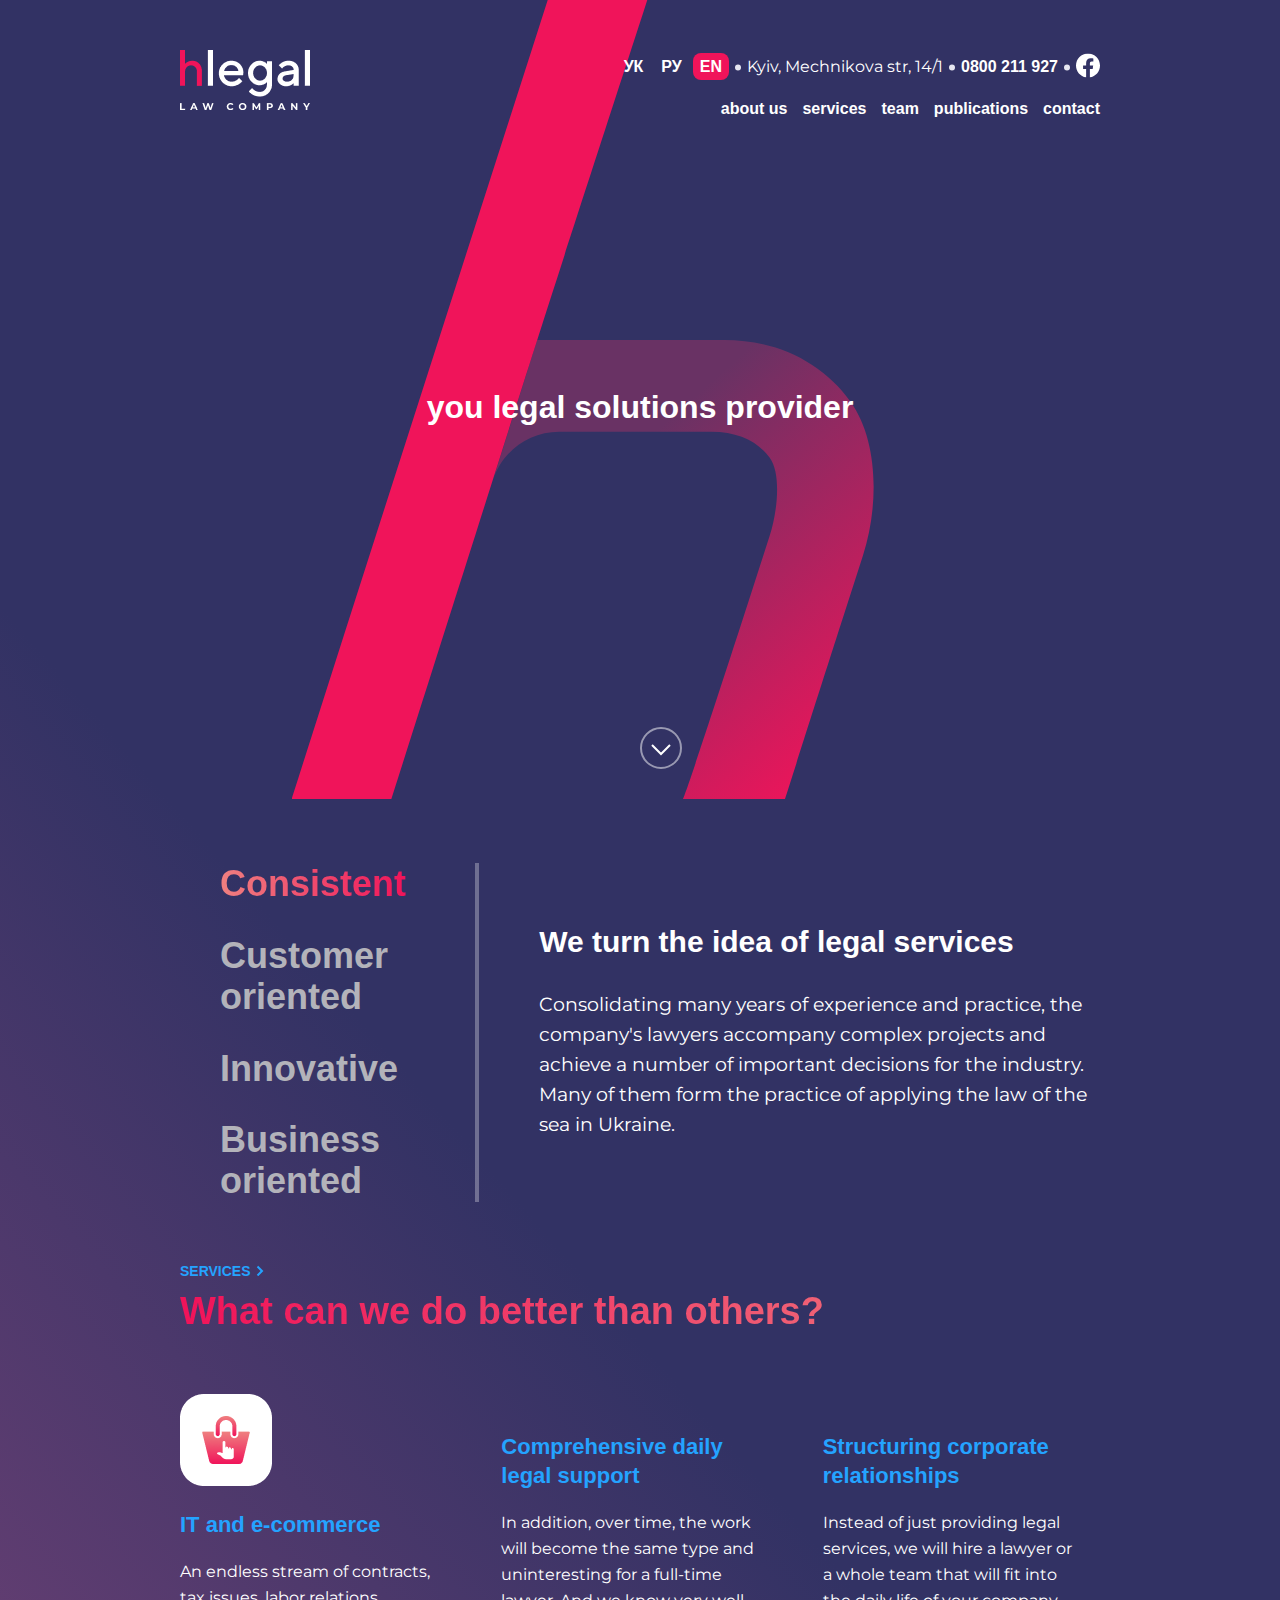
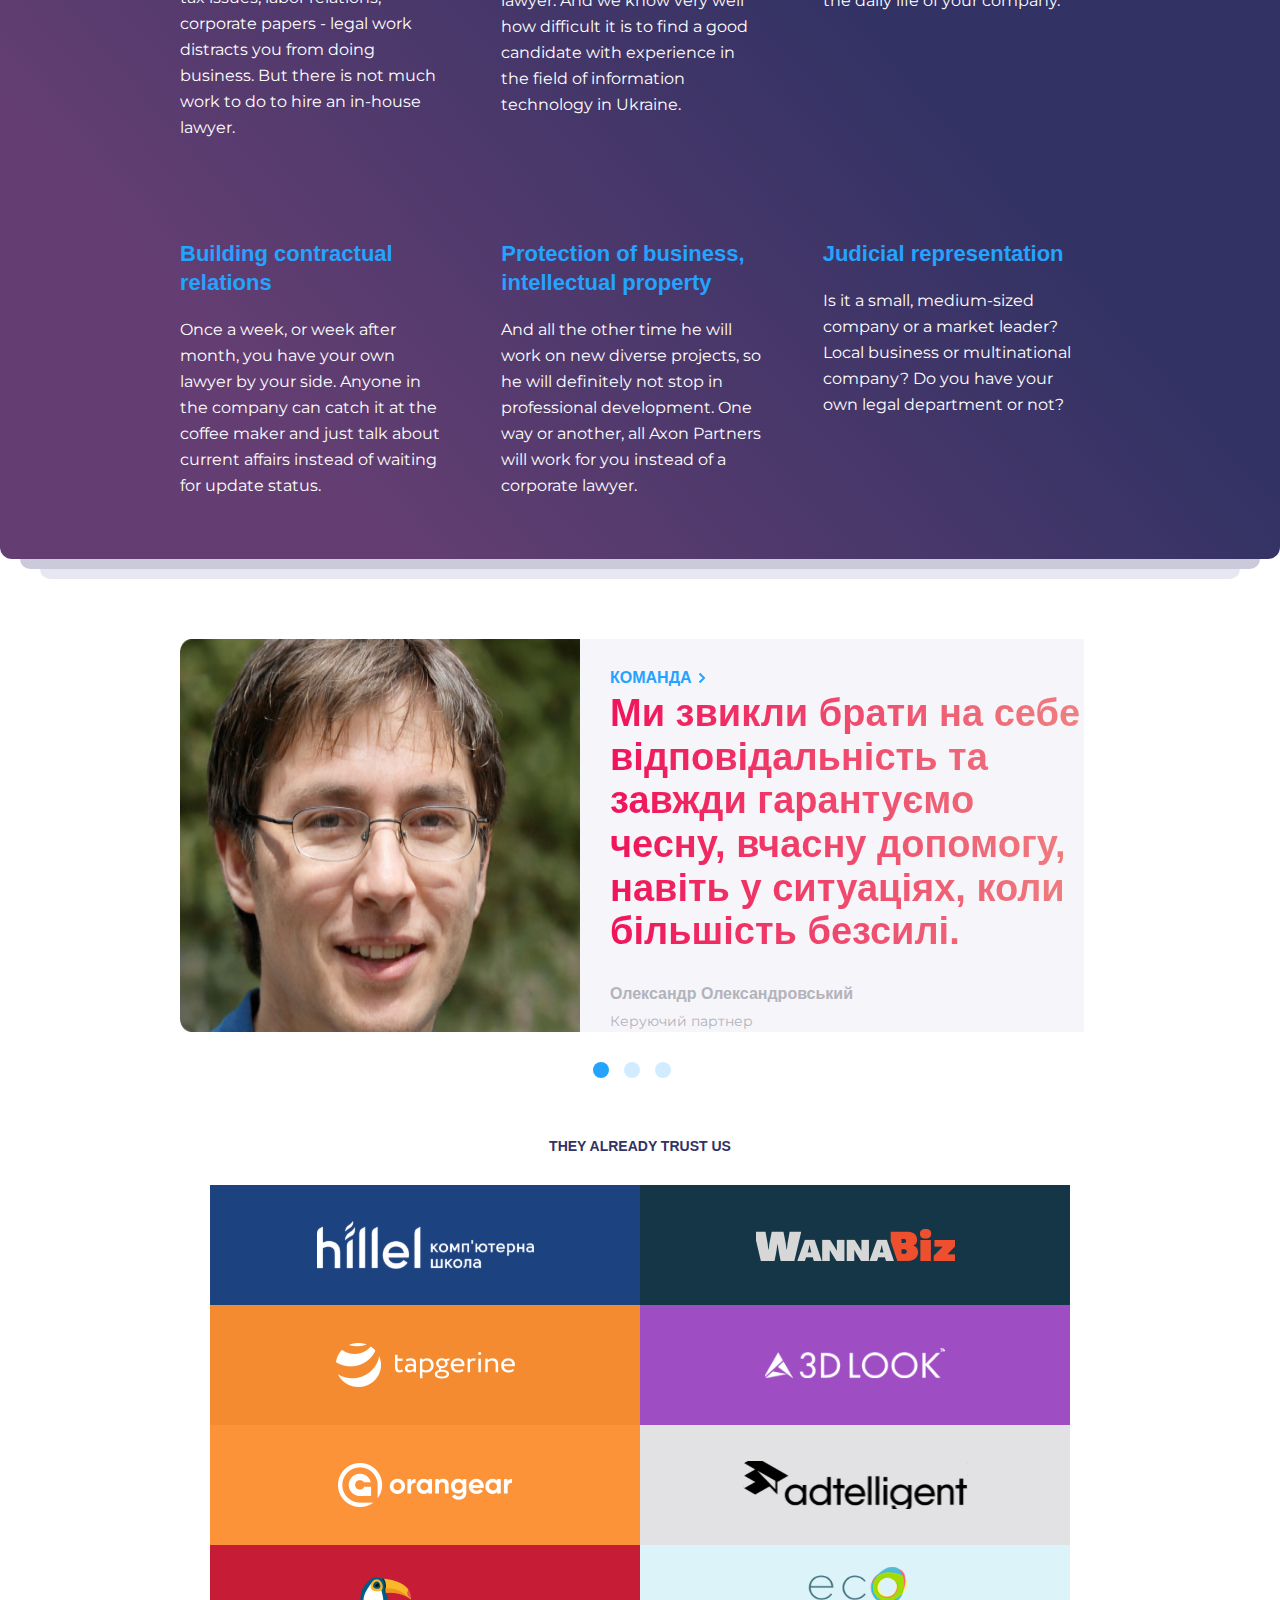
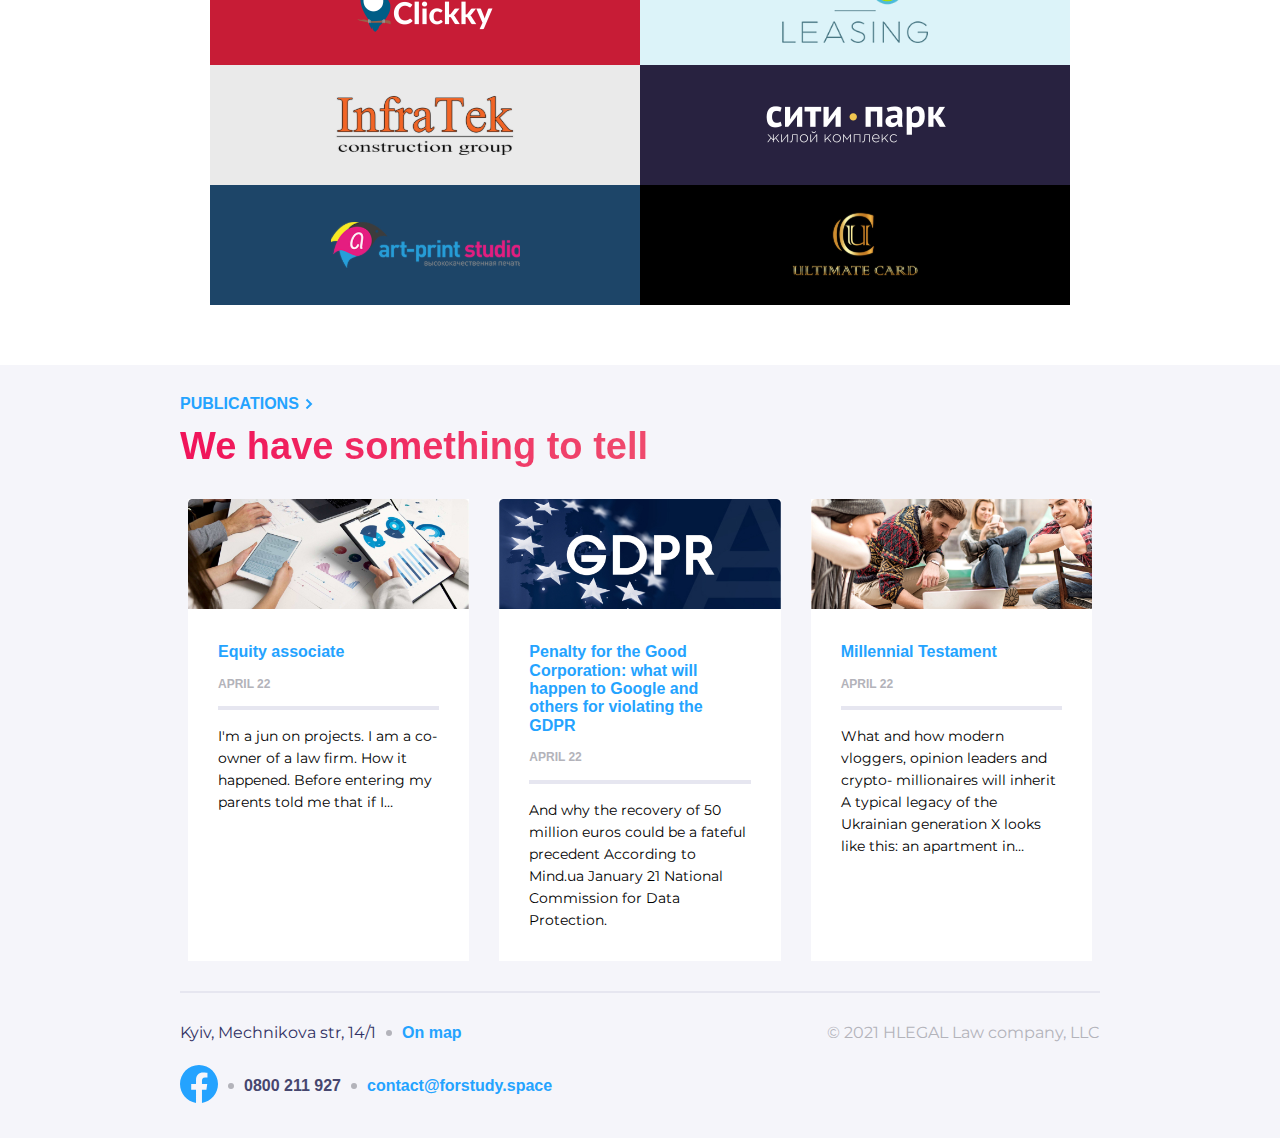
==== commit 3b5e8d15: "responsive fixes" ====
--- a/index.html
+++ b/index.html
@@ -50,20 +50,19 @@
         </div>
         <input id="burger-menu" class="visually-hidden" type="checkbox">
         <div class="header__nav">
-            <label for="burger-menu">
-                <svg class="header__nav-close" id="c" xmlns="http://www.w3.org/2000/svg" width="32" height="32" viewBox="0 0 32 32" fill="none">
-                    <path d="M7 7L25 25" stroke="#EC6F5D" stroke-width="2"/>
-                    <path d="M25 7L7 25" stroke="#EC6F5D" stroke-width="2"/>
-                </svg>
-            </label>
-
-            <ul class="header__nav-list">
-                <li><a class="header__link" href="">about us</a></li>
-                <li><a class="header__link" href="/pages/services.html">services</a></li>
-                <li><a class="header__link" href="">team</a></li>
-                <li><a class="header__link header__link-current-page" href="">publications</a></li>
-                <li><a class="header__link header__link-active" href="">contact</a></li>
-            </ul>
+                <label for="burger-menu">
+                    <svg class="header__nav-close" id="c" xmlns="http://www.w3.org/2000/svg" width="32" height="32" viewBox="0 0 32 32" fill="none">
+                        <path d="M7 7L25 25" stroke="#EC6F5D" stroke-width="2"/>
+                        <path d="M25 7L7 25" stroke="#EC6F5D" stroke-width="2"/>
+                    </svg>
+                </label>
+                <ul class="header__nav-list">
+                    <li><a class="header__link" href="">about us</a></li>
+                    <li><a class="header__link" href="/pages/services.html">services</a></li>
+                    <li><a class="header__link" href="">team</a></li>
+                    <li><a class="header__link header__link-current-page" href="">publications</a></li>
+                    <li><a class="header__link header__link-contacts-active" href="">contact</a></li>
+                </ul>
         </div>
 
         
--- a/css/style.css
+++ b/css/style.css
@@ -382,8 +382,8 @@
 }
 @media screen and (max-width: 720px) {
   .center {
-    padding-left: calc(50vw - 172px);
-    padding-right: calc(50vw - 172px);
+    padding-left: calc(50vw - 180px);
+    padding-right: calc(50vw - 180px);
   }
 }
 
@@ -417,30 +417,19 @@
   display: grid;
   position: absolute;
   width: 100%;
-  max-width: 1600px;
   z-index: 1;
   grid-template-columns: 1fr 1fr;
   grid-template-rows: 1fr 1fr;
   background-color: none;
   top: 0;
   padding-top: 50px;
-}
-@media screen and (max-width: 1680px) {
-  .header {
-    max-width: 1320px;
-  }
-}
-@media screen and (max-width: 1420px) {
-  .header {
-    max-width: 904px;
-  }
+  box-sizing: border-box;
 }
 @media screen and (max-width: 960px) {
   .header {
     grid-template-columns: 1fr;
     grid-template-rows: 1fr 1fr 1fr;
     gap: 30px;
-    max-width: 720px;
     padding-right: 0;
   }
 }
@@ -449,14 +438,15 @@
     grid-template-columns: 1fr;
     grid-template-rows: 1fr 1fr 1fr;
     gap: 30px;
-    max-width: 500px;
     padding-right: 0;
   }
 }
 @media screen and (max-width: 720px) {
   .header {
-    padding-top: 12.5px;
-    padding-right: 30px;
+    padding-top: 0;
+    padding-left: 0;
+    gap: 0;
+    width: 100%;
   }
 }
 .header__contacts {
@@ -480,18 +470,11 @@
 @media screen and (max-width: 720px) {
   .header__contacts {
     justify-content: space-between;
-    max-width: 344px;
-    width: 100%;
+    min-width: 344px;
     text-align: center;
-  }
-  .header__contacts ::after {
-    content: "";
-    width: 100%;
-    height: 45px;
-    background: rgba(245, 245, 250, 0.1);
-    position: absolute;
-    left: 0;
-    top: 0;
+    background: rgba(245, 245, 250, 0.3);
+    padding: 22.5px 15px 10px;
+    margin: 0;
   }
 }
 @media screen and (max-width: 720px) {
@@ -505,8 +488,7 @@
 }
 @media screen and (max-width: 720px) {
   .header__link {
-    max-width: 344px;
-    width: 100%;
+    padding-right: 15px;
   }
 }
 .header__link:hover, .header__link:focus {
@@ -547,6 +529,12 @@
 .header__link_lang_active {
   background-color: var(--accent);
 }
+@media screen and (max-width: 720px) {
+  .header__lang-wrapper {
+    padding-left: 15px;
+    min-width: 99px;
+  }
+}
 .header :nth-child(1) {
   grid-row: span 2;
 }
@@ -573,12 +561,14 @@
 }
 .header__nav-close {
   display: none;
+  cursor: pointer;
 }
 @media screen and (max-width: 720px) {
   .header__nav-close {
     display: block;
-    margin-left: auto;
-    margin-right: 10vw;
+    position: absolute;
+    right: 15px;
+    top: 25px;
   }
 }
 @media screen and (max-width: 960px) {
@@ -599,19 +589,25 @@
     flex-direction: column;
     position: absolute;
     color: var(--active-regular);
-    background: #fff;
     width: 100%;
-    top: 180%;
+    top: 100%;
     left: 50%;
     transform: translate(-50%, -50%);
     gap: 15px;
     justify-content: end;
     box-sizing: border-box;
-    padding-bottom: 12px;
+    margin-top: 316px;
   }
   .header #burger-menu:checked ~ .header__nav .header__nav-list {
     display: flex;
     flex-direction: column;
+    background: #FFF;
+    margin-left: 8px;
+    margin-right: 8px;
+    padding-top: 64px;
+    border-radius: 12px 12px 0 0;
+    padding-bottom: 12px;
+    box-sizing: border-box;
   }
   .header #burger-menu:checked ~ .header__nav .header__link {
     display: block;
@@ -622,7 +618,7 @@
     text-align: center;
     border-radius: 12px;
   }
-  .header #burger-menu:checked ~ .header__nav .header__link-active {
+  .header #burger-menu:checked ~ .header__nav .header__link-contacts-active {
     background: var(--grey-separator);
     border: none;
     color: var(--active-regular);
@@ -636,10 +632,10 @@
     display: flex;
     justify-content: space-between;
     flex-direction: row-reverse;
-    max-width: 344px;
-    width: 100%;
-    align-items: center;
     order: 2;
+    padding-top: 15px;
+    padding-left: 30px;
+    margin: 0;
   }
 }
 .header__logo-menu {
@@ -648,40 +644,45 @@
 @media screen and (max-width: 720px) {
   .header__logo-menu {
     display: block;
+    cursor: pointer;
+    padding-right: 25px;
   }
 }
 .header__logo-menu-svg path {
   stroke: #FFF;
 }
-.header__logo {
+.header__logo, .header__logo-services {
   display: flex;
   justify-content: start;
-  align-items: center;
-}
-.header__logo-slash, .header__logo-srv {
+  align-items: flex-start;
+}
+.header__logo-slash, .header__logo-srv, .header__logo-services-slash, .header__logo-services-srv {
   display: none;
 }
 @media screen and (max-width: 720px) {
-  .header__logo-slash, .header__logo-srv {
+  .header__logo-slash, .header__logo-srv, .header__logo-services-slash, .header__logo-services-srv {
     display: block;
   }
 }
 @media screen and (max-width: 720px) {
-  .header__logo-slash, .header__logo-srv, .header__logo-main {
+  .header__logo-slash, .header__logo-srv, .header__logo-main, .header__logo-services-slash, .header__logo-services-srv, .header__logo-services-main {
     max-width: 109px;
     height: auto;
   }
 }
 @media screen and (max-width: 960px) {
-  .header__logo {
+  .header__logo, .header__logo-services {
     justify-content: start;
     order: 2;
   }
 }
-.header-services-logo {
+.header__logo-services {
   display: flex;
   align-items: flex-start;
   gap: 4px;
+}
+.header__logo-services-slash, .header__logo-services-srv {
+  display: block;
 }
 
 .offer {
@@ -704,6 +705,11 @@
   top: 48%;
   left: 50%;
   transform: translate(-50%, -50%);
+}
+@media screen and (max-width: 720px) {
+  .offer__text {
+    top: 231px;
+  }
 }
 .offer__btn-scroll {
   position: absolute;
@@ -747,10 +753,10 @@
     padding-bottom: 60px;
     justify-content: start;
     align-items: start;
-    max-width: 100%;
+    width: 100%;
     overflow: auto;
     padding-left: 0;
-    margin-left: 60px;
+    padding-right: 0;
   }
 }
 .offer__list-link {
@@ -1035,6 +1041,8 @@
   margin: 0;
   padding: 0;
   text-decoration: none;
+  width: 100%;
+  height: auto;
 }
 
 .recommended {
@@ -1168,6 +1176,7 @@
   .footer__address {
     flex-direction: column;
     gap: 10px;
+    max-width: 344px;
   }
   .footer__address-dot-separator {
     display: none;
@@ -1189,6 +1198,7 @@
     padding-top: 30px;
     padding-bottom: 30px;
     justify-content: center;
+    max-width: 344px;
   }
 }
 .footer__contacts {
@@ -1212,6 +1222,7 @@
   .footer__contacts {
     flex-direction: column;
     gap: 10px;
+    min-width: 344px;
   }
   .footer__contacts-dot-separator {
     display: none;
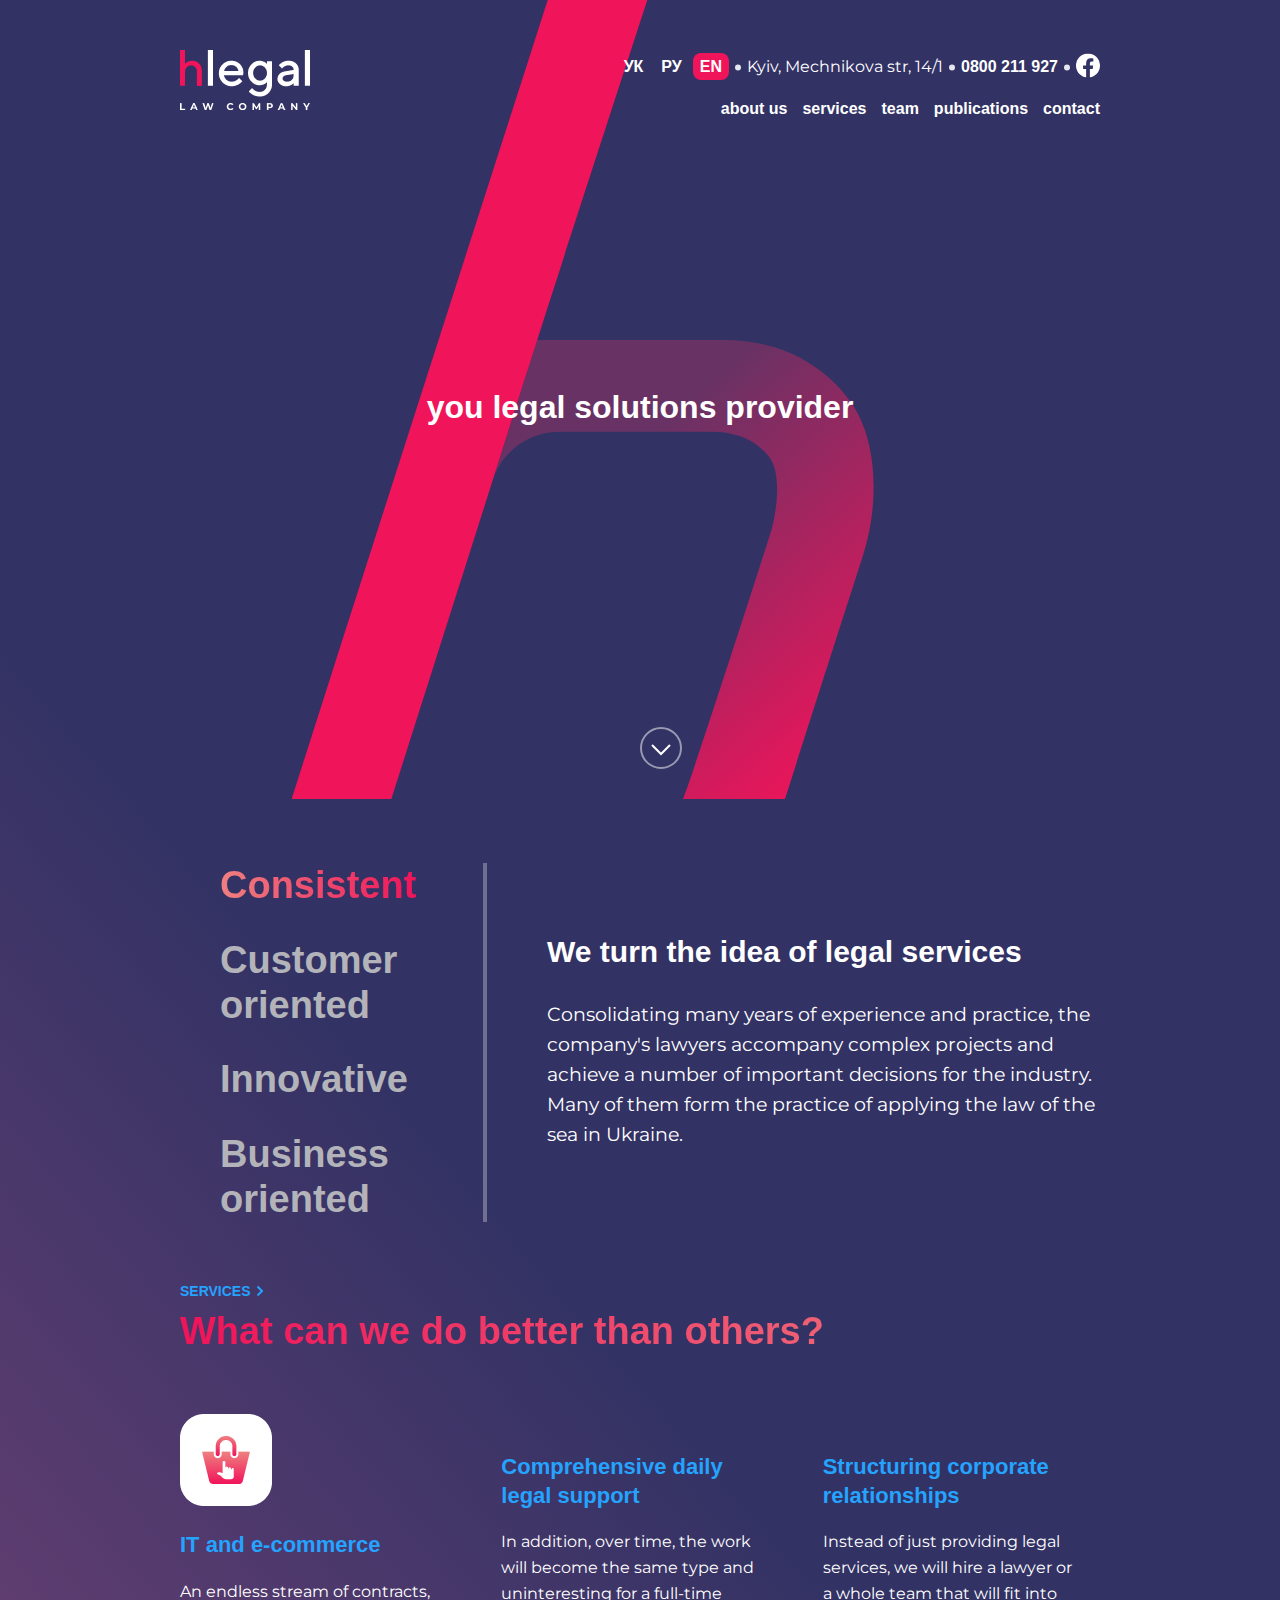
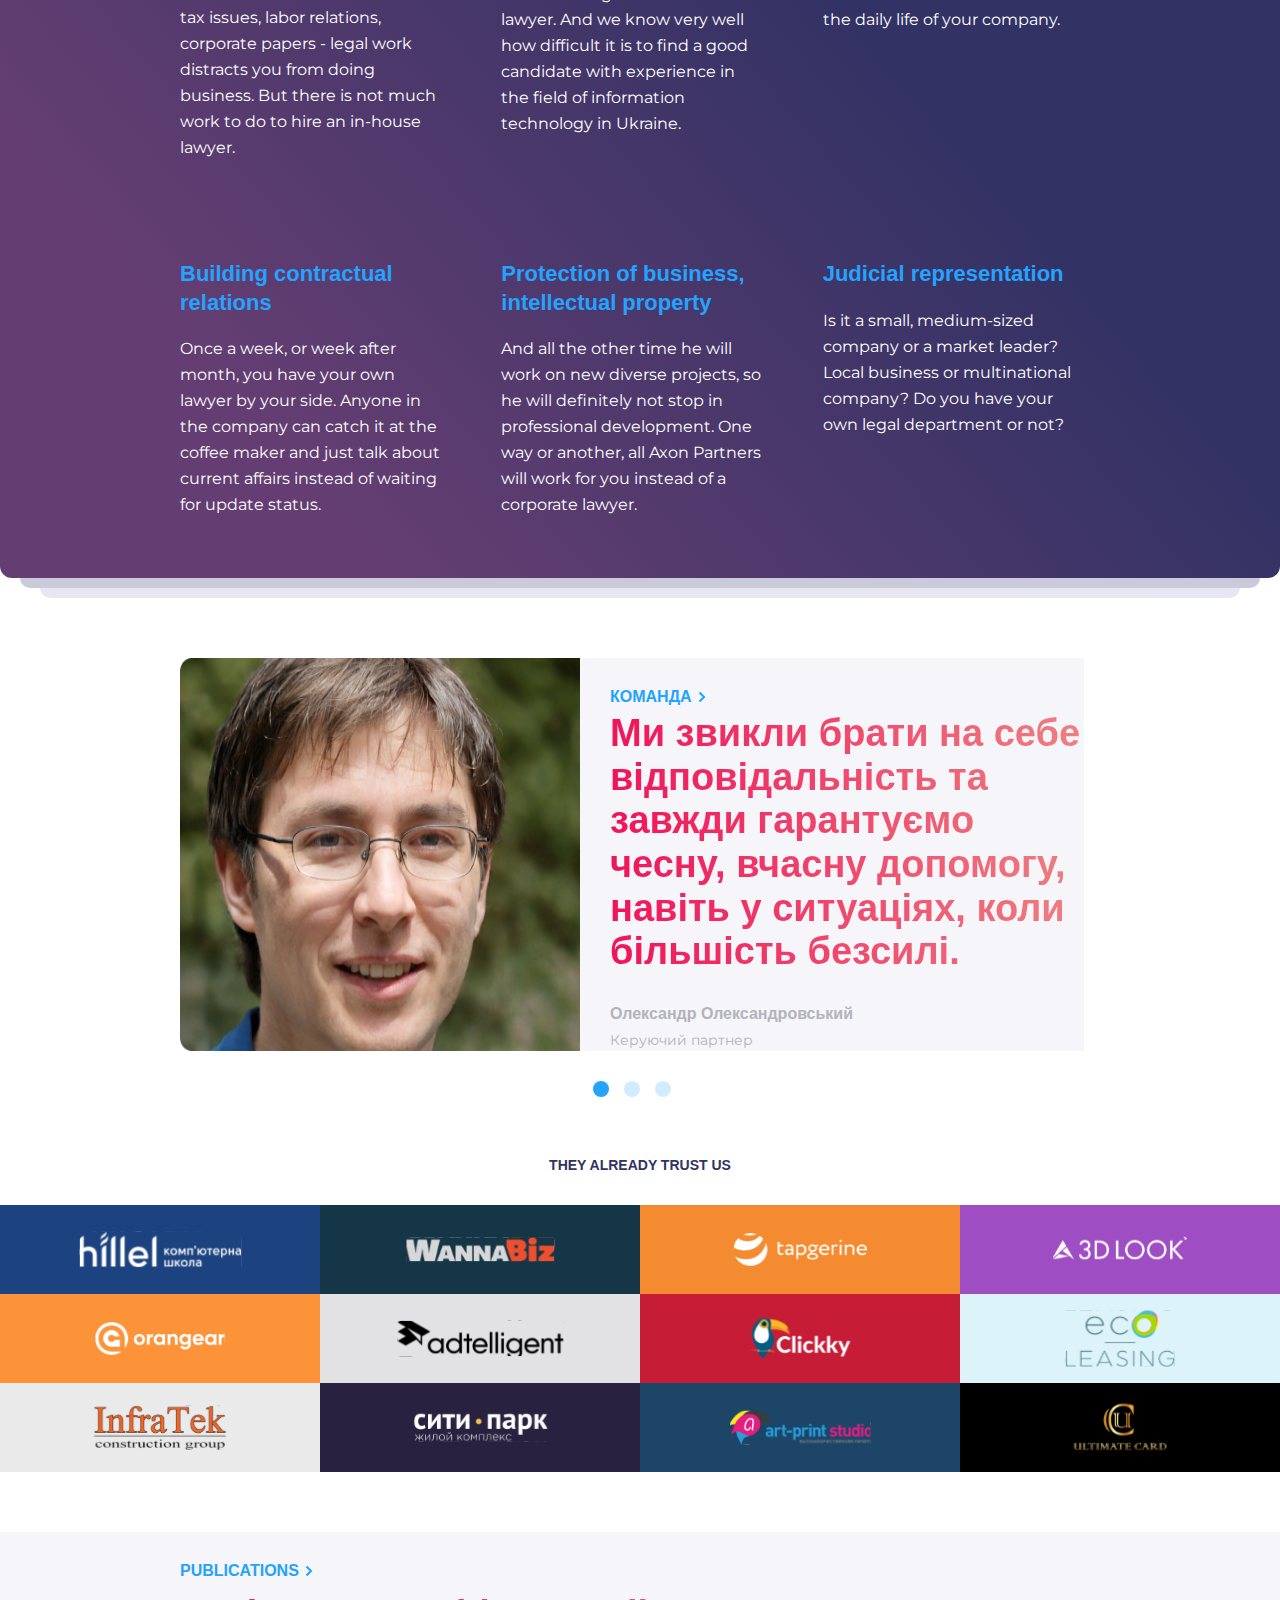
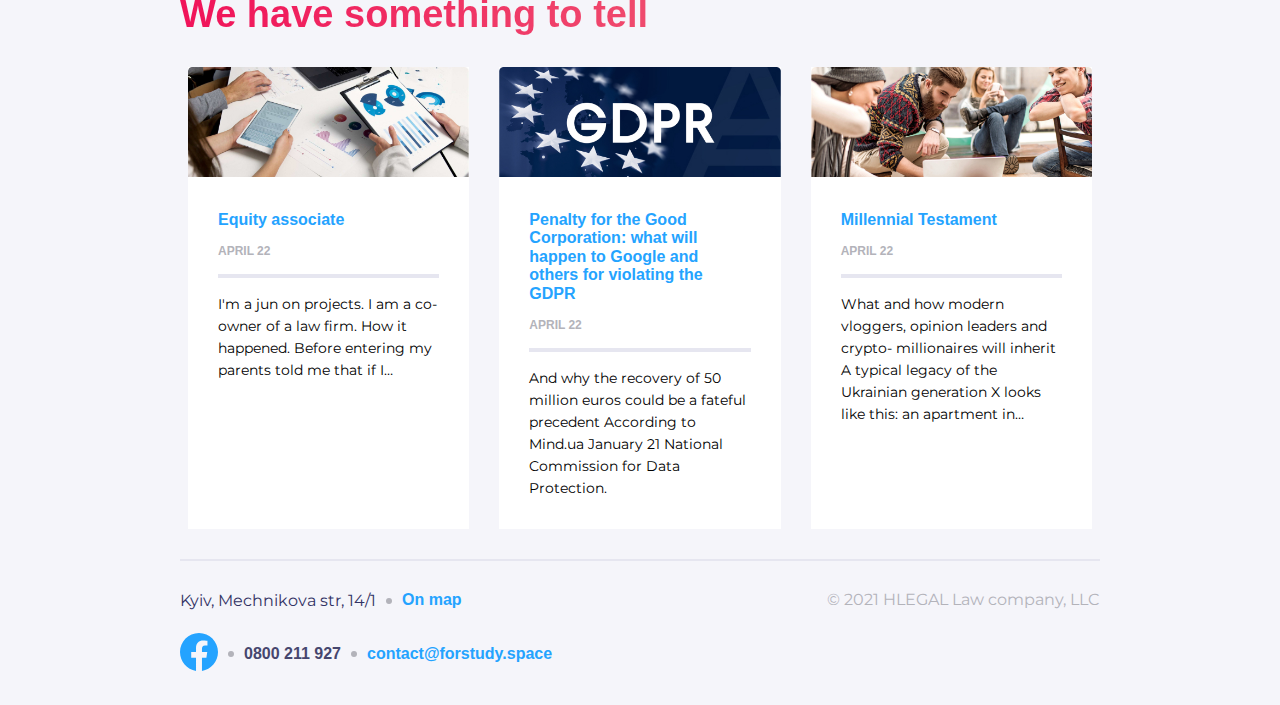
==== commit c57d6d03: "fixes according to bug report" ====
--- a/index.html
+++ b/index.html
@@ -58,7 +58,7 @@
                 </label>
                 <ul class="header__nav-list">
                     <li><a class="header__link" href="">about us</a></li>
-                    <li><a class="header__link" href="/pages/services.html">services</a></li>
+                    <li><a class="header__link" href="pages/services.html">services</a></li>
                     <li><a class="header__link" href="">team</a></li>
                     <li><a class="header__link header__link-current-page" href="">publications</a></li>
                     <li><a class="header__link header__link-contacts-active" href="">contact</a></li>
@@ -104,7 +104,7 @@
                 </article>
             </section>
             <section class="offer__services center">
-                <a class="offer__services-link link-title" href="./pages/services.html">
+                <a class="offer__services-link link-title" href="pages/services.html">
                     SERVICES
                     <svg class="offer__services-link-svg" xmlns="http://www.w3.org/2000/svg" width="12" height="13" viewBox="0 0 12 10" fill="none">
                         <path d="M3.5 2L8 6.5L3.5 11" stroke="#24A3FF" stroke-width="2"/>
@@ -113,7 +113,7 @@
                 <h2 class="offer__services-title">What can we do better than others?</h2>
                 <div class="offer__services-wrapper">
                     <article class="offer__services-article">
-                        <img class="offer__services-img" src="/img/services/icon-basket.png" alt="">
+                        <img class="offer__services-img" src="img/services/icon-basket.png" alt="">
                         <h2><a class="offer__services-header link-title" href="">IT and e-commerce</a></h2>
                         <p class="offer__services-description">
                             An endless stream of contracts, tax issues, labor 
@@ -123,7 +123,7 @@
                         </p>
                     </article>
                     <article class="offer__services-article">
-                        <img class="offer__services-img" src="/img/services/icon.png" alt="">
+                        <img class="offer__services-img" src="img/services/icon.png" alt="">
                         <h2><a class="offer__services-header link-title" href="">Comprehensive daily legal support</a></h2>
                         <p class="offer__services-description">
                             In addition, over time, the work will become the 
@@ -134,7 +134,7 @@
                         </p>
                     </article>
                     <article class="offer__services-article">
-                        <img class="offer__services-img" src="/img/services/icon-1.png" alt="">
+                        <img class="offer__services-img" src="img/services/icon-1.png" alt="">
                         <h2><a class="offer__services-header link-title" href="">Structuring corporate relationships</a></h2>
                         <p class="offer__services-description">
                             Instead of just providing legal services, we will 
@@ -143,7 +143,7 @@
                         </p>
                     </article>
                     <article class="offer__services-article">
-                        <img class="offer__services-img" src="/img/services/icon-2.png" alt="">
+                        <img class="offer__services-img" src="img/services/icon-2.png" alt="">
                         <h2><a class="offer__services-header link-title" href="">Building contractual relations</a></h2>
                         <p class="offer__services-description">
                             Once a week, or week after month, you have your 
@@ -154,7 +154,7 @@
                         </p>
                     </article>
                     <article class="offer__services-article">
-                        <img class="offer__services-img" src="/img/services/icon-3.png" alt="">
+                        <img class="offer__services-img" src="img/services/icon-3.png" alt="">
                         <h2><a class="offer__services-header link-title" href="">Protection of business, intellectual property</a></h2>
                         <p class="offer__services-description">
                             And all the other time he will work on new 
@@ -165,7 +165,7 @@
                         </p>
                     </article>
                     <article class="offer__services-article">
-                        <img class="offer__services-img" src="/img/services/icon-4.png" alt="">
+                        <img class="offer__services-img" src="img/services/icon-4.png" alt="">
                         <h2><a class="offer__services-header link-title" href="">Judicial representation</a></h2>
                         <p class="offer__services-description">
                             Is it a small, medium-sized company or a market 
--- a/css/style.css
+++ b/css/style.css
@@ -390,6 +390,8 @@
 .link-title {
   text-decoration: none;
   color: var(--active-regular);
+  padding: 0;
+  margin: 0;
 }
 .link-title:focus, .link-title:hover {
   color: var(--accent);
@@ -589,21 +591,18 @@
     flex-direction: column;
     position: absolute;
     color: var(--active-regular);
-    width: 100%;
-    top: 100%;
-    left: 50%;
-    transform: translate(-50%, -50%);
     gap: 15px;
     justify-content: end;
     box-sizing: border-box;
     margin-top: 316px;
+    position: absolute;
+    left: 8px;
+    right: 8px;
   }
   .header #burger-menu:checked ~ .header__nav .header__nav-list {
     display: flex;
     flex-direction: column;
     background: #FFF;
-    margin-left: 8px;
-    margin-right: 8px;
     padding-top: 64px;
     border-radius: 12px 12px 0 0;
     padding-bottom: 12px;
@@ -627,6 +626,11 @@
     color: var(--accent);
   }
 }
+@media screen and (max-width: 960px) {
+  .header__logo-wrapper {
+    order: 2;
+  }
+}
 @media screen and (max-width: 720px) {
   .header__logo-wrapper {
     display: flex;
@@ -736,6 +740,11 @@
     justify-content: start;
   }
 }
+@media screen and (max-width: 720px) {
+  .offer__qualities {
+    padding-left: 30px;
+  }
+}
 .offer__list {
   display: flex;
   flex-direction: column;
@@ -743,7 +752,7 @@
   padding-right: 60px;
   gap: 30px;
   list-style: none;
-  font-size: 36px;
+  font-size: 38px;
   border-right: 4px solid rgba(255, 255, 255, 0.3);
 }
 @media screen and (max-width: 960px) {
@@ -757,6 +766,12 @@
     overflow: auto;
     padding-left: 0;
     padding-right: 0;
+    overflow-x: hidden;
+  }
+}
+@media screen and (max-width: 720px) {
+  .offer__list {
+    font-size: 30px;
   }
 }
 .offer__list-link {
@@ -789,15 +804,42 @@
   margin: 0;
   padding-bottom: 30px;
 }
+@media screen and (max-width: 1024px) {
+  .offer__quality-desctiption-header {
+    max-width: 405px;
+  }
+}
 @media screen and (max-width: 960px) {
   .offer__quality-desctiption-header {
     padding-top: 60px;
+    max-width: 648px;
+  }
+}
+@media screen and (max-width: 720px) {
+  .offer__quality-desctiption-header {
+    max-width: 315px;
+    font-size: 20px;
   }
 }
 .offer__quality-desctiption-text {
   font-size: 19px;
   line-height: 30px;
   margin: 0;
+}
+@media screen and (max-width: 1024px) {
+  .offer__quality-desctiption-text {
+    max-width: 405px;
+  }
+}
+@media screen and (max-width: 960px) {
+  .offer__quality-desctiption-text {
+    max-width: 648px;
+  }
+}
+@media screen and (max-width: 720px) {
+  .offer__quality-desctiption-text {
+    max-width: 315px;
+  }
 }
 @media screen and (max-width: 960px) {
   .offer__quality-desctiption {
@@ -834,6 +876,11 @@
   .offer__services {
     max-width: 315px;
     padding-right: 0;
+  }
+}
+@media screen and (max-width: 720px) {
+  .offer__services {
+    padding-left: 30px;
   }
 }
 .offer__services-wrapper {
@@ -888,6 +935,11 @@
   margin: 0;
   padding-top: 10px;
   padding-bottom: 60px;
+}
+@media screen and (max-width: 720px) {
+  .offer__services-title {
+    font-size: 30px;
+  }
 }
 .offer__grey-lines::before {
   content: "";
@@ -927,13 +979,16 @@
 @media screen and (max-width: 960px) {
   .team {
     max-width: 648px;
-    padding-right: 0;
-  }
-}
-@media screen and (max-width: 740px) {
+  }
+}
+@media screen and (max-width: 720px) {
   .team {
     max-width: 315px;
-    padding-right: 0;
+    text-align: center;
+    align-items: center;
+    justify-content: center;
+    padding-left: calc(50vw - 160px);
+    padding-right: calc(50vw - 160px);
   }
 }
 .team__wrapper {
@@ -955,9 +1010,21 @@
     border-radius: 12px 12px 0px 0px;
   }
 }
+@media screen and (max-width: 720px) {
+  .team__photo {
+    height: 500px;
+    width: 315px;
+    border-radius: 12px 12px 0px 0px;
+  }
+}
 .team__link {
   display: block;
   padding-top: 30px;
+}
+@media screen and (max-width: 720px) {
+  .team__link {
+    font-size: 14px;
+  }
 }
 .team__description {
   text-align: left;
@@ -973,6 +1040,13 @@
   padding-top: 5px;
   padding-bottom: 30px;
 }
+@media screen and (max-width: 720px) {
+  .team__header {
+    font-size: 30px;
+    width: 255px;
+    line-height: 36.57px;
+  }
+}
 .team__member {
   color: var(--grey-text);
   font-weight: 700;
@@ -1014,6 +1088,11 @@
 
 .clients {
   padding-bottom: 60px;
+}
+@media screen and (max-width: 720px) {
+  .clients {
+    padding-bottom: 0;
+  }
 }
 .clients__title {
   font-size: 14px;
@@ -1030,11 +1109,56 @@
   align-items: center;
   flex-wrap: wrap;
 }
+@media screen and (max-width: 720px) {
+  .clients__wrapper :nth-child(7),
+  .clients__wrapper :nth-child(8),
+  .clients__wrapper :nth-child(9),
+  .clients__wrapper :nth-child(10),
+  .clients__wrapper :nth-child(11),
+  .clients__wrapper :nth-child(12) {
+    display: none;
+  }
+}
+@media screen and (max-width: 1024px) {
+  .clients__wrapper {
+    padding-left: 0;
+    padding-right: 0;
+    justify-content: start;
+  }
+}
+@media screen and (max-width: 720px) {
+  .clients__wrapper {
+    padding-left: 0;
+    padding-right: 0;
+    justify-content: center;
+  }
+}
 .clients__item {
   display: block;
   margin: 0;
   padding: 0;
   text-decoration: none;
+}
+@media screen and (max-width: 1720px) {
+  .clients__item {
+    width: 360px;
+  }
+}
+@media screen and (max-width: 1440px) {
+  .clients__item {
+    flex: 1 1 25%;
+  }
+}
+@media screen and (max-width: 768px) {
+  .clients__item {
+    flex: 1 1 33%;
+  }
+}
+@media screen and (max-width: 720px) {
+  .clients__item {
+    max-width: 375px;
+    flex: auto;
+  }
 }
 .clients__img {
   display: block;
@@ -1043,6 +1167,12 @@
   text-decoration: none;
   width: 100%;
   height: auto;
+}
+@media screen and (max-width: 1024px) {
+  .clients__img {
+    padding-left: 0;
+    padding-right: 0;
+  }
 }
 
 .recommended {
@@ -1054,6 +1184,14 @@
   padding-top: 30px;
   padding-bottom: 10px;
   margin: 0;
+}
+@media screen and (max-width: 720px) {
+  .recommended__link {
+    font-size: 14px;
+    padding-left: 23px;
+    line-height: 17.07px;
+    background-color: none;
+  }
 }
 .recommended__title {
   font-size: 38px;
@@ -1064,6 +1202,13 @@
   margin: 0;
   padding-bottom: 30px;
 }
+@media screen and (max-width: 720px) {
+  .recommended__title {
+    font-size: 30px;
+    padding-left: 23px;
+    line-height: 36.57px;
+  }
+}
 .recommended__wrapper {
   display: flex;
   justify-content: center;
@@ -1096,7 +1241,7 @@
     max-width: 309px;
   }
 }
-@media screen and (max-width: 780px) {
+@media screen and (max-width: 740px) {
   .recommended__item {
     max-width: 315px;
   }
@@ -1106,7 +1251,7 @@
     min-width: 648px;
   }
 }
-@media screen and (max-width: 780px) {
+@media screen and (max-width: 740px) {
   .recommended__item-full-width {
     min-width: 315px;
   }
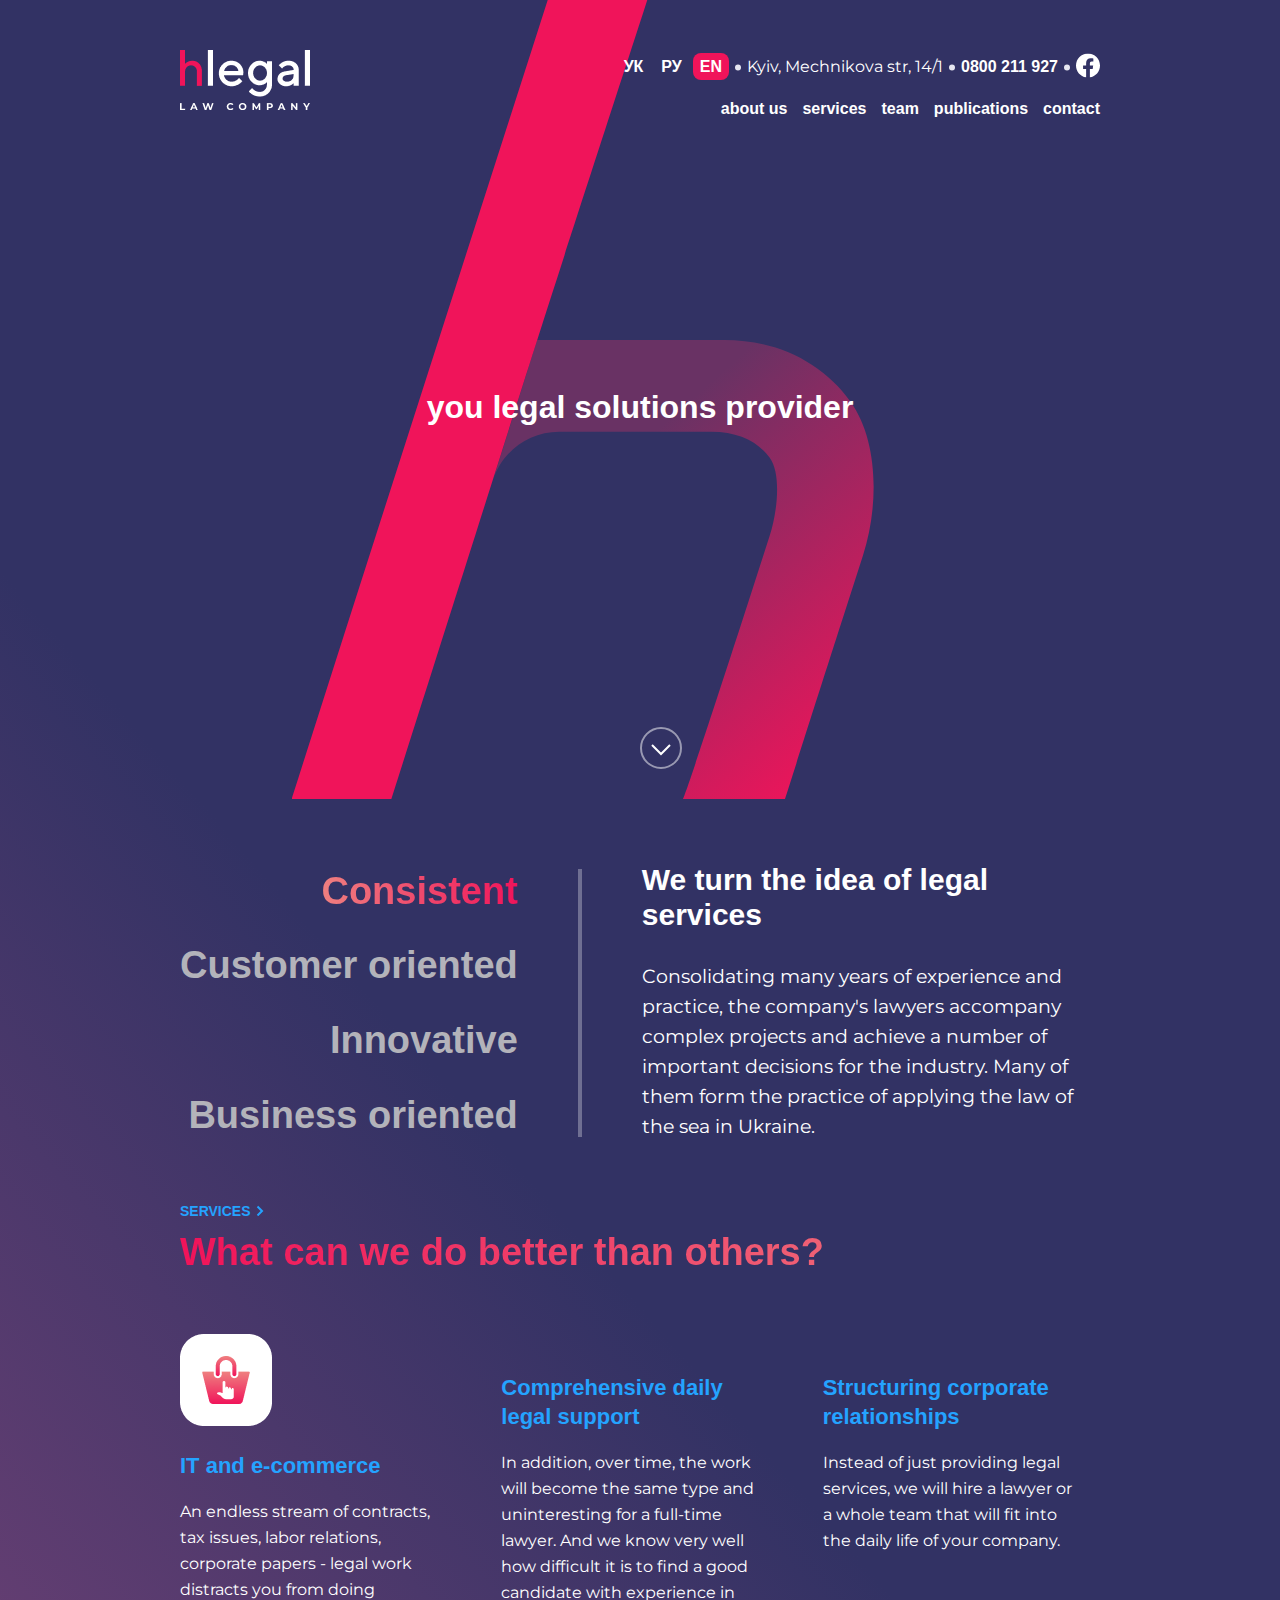
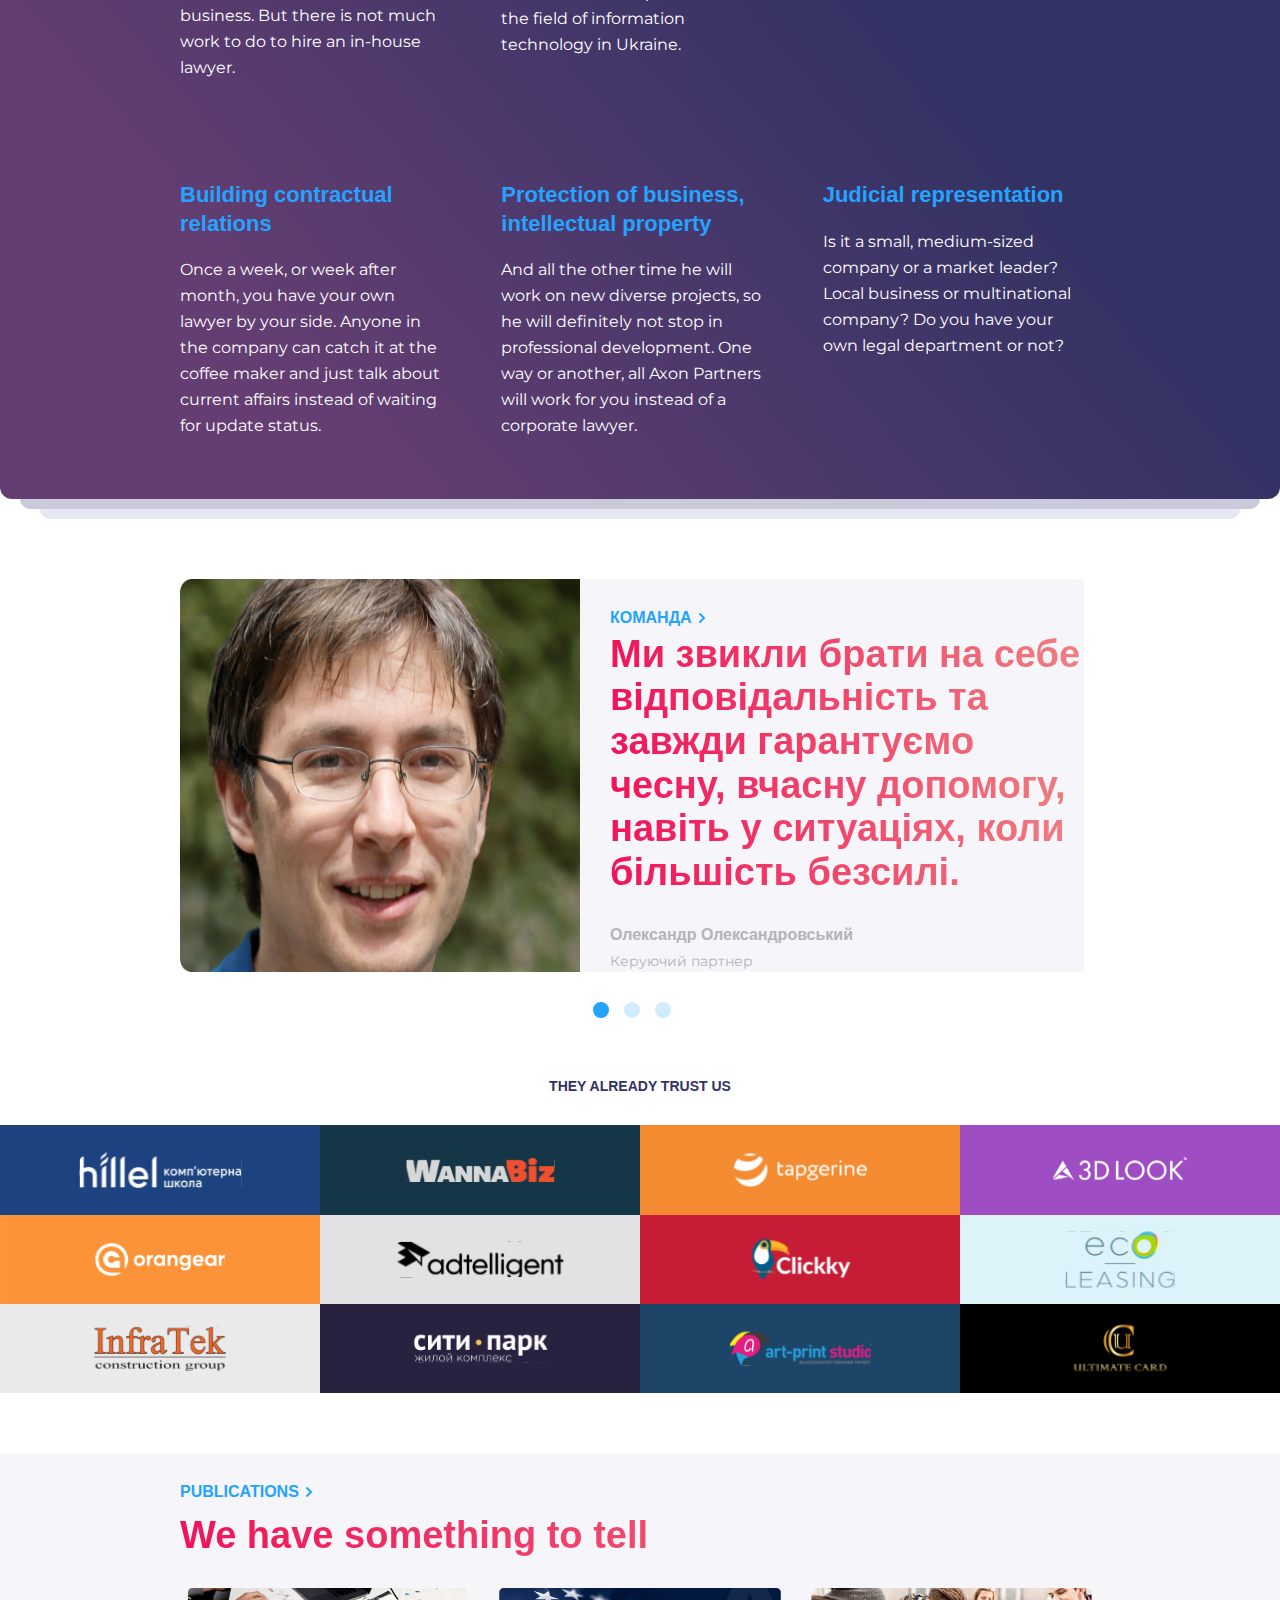
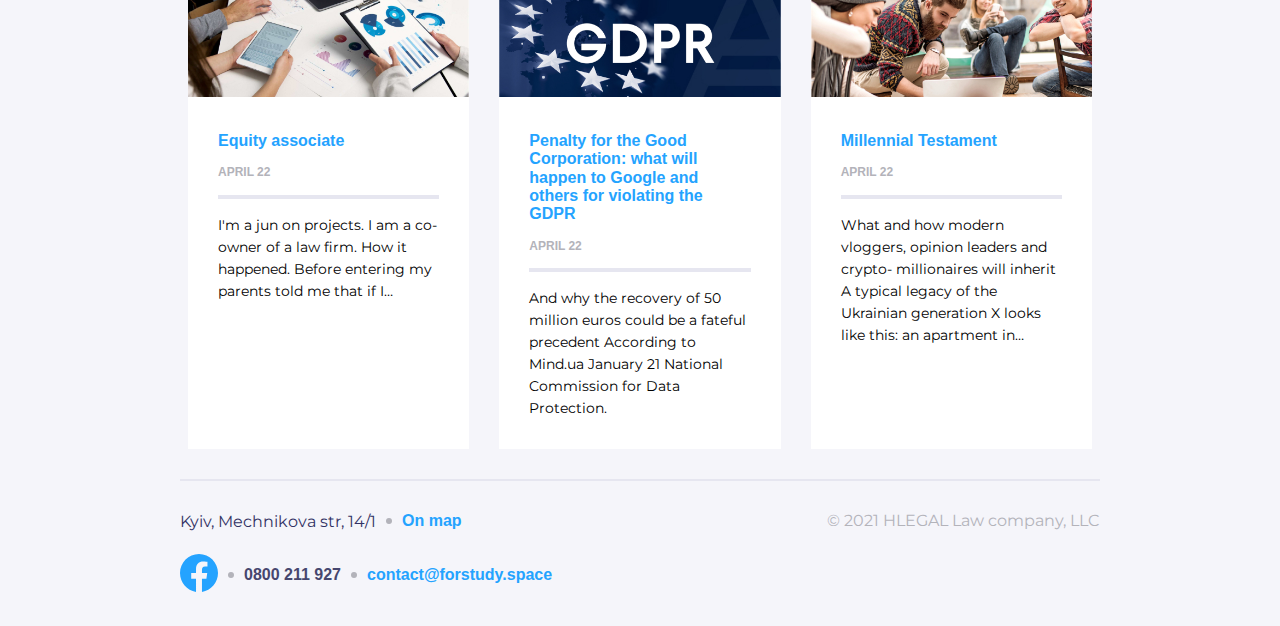
==== commit ca20ed51: "fixes according to bug report" ====
--- a/index.html
+++ b/index.html
@@ -63,9 +63,7 @@
                     <li><a class="header__link header__link-current-page" href="">publications</a></li>
                     <li><a class="header__link header__link-contacts-active" href="">contact</a></li>
                 </ul>
-        </div>
-
-        
+        </div>  
     </header>
     <main>
         <section class="offer">
--- a/css/style.css
+++ b/css/style.css
@@ -374,12 +374,6 @@
     padding-right: calc(50vw - 332px);
   }
 }
-@media screen and (max-width: 740px) {
-  .center {
-    padding-left: calc(50vw - 299px);
-    padding-right: calc(50vw - 299px);
-  }
-}
 @media screen and (max-width: 720px) {
   .center {
     padding-left: calc(50vw - 180px);
@@ -710,9 +704,15 @@
   left: 50%;
   transform: translate(-50%, -50%);
 }
+@media screen and (max-width: 960px) {
+  .offer__text {
+    text-wrap: nowrap;
+  }
+}
 @media screen and (max-width: 720px) {
   .offer__text {
     top: 231px;
+    text-wrap: wrap;
   }
 }
 .offer__btn-scroll {
@@ -743,6 +743,7 @@
 @media screen and (max-width: 720px) {
   .offer__qualities {
     padding-left: 30px;
+    align-items: start;
   }
 }
 .offer__list {
@@ -754,24 +755,34 @@
   list-style: none;
   font-size: 38px;
   border-right: 4px solid rgba(255, 255, 255, 0.3);
+  width: 100%;
+  padding-left: 0;
+  text-align: end;
+}
+@media screen and (max-width: 1440px) {
+  .offer__list {
+    text-wrap: nowrap;
+  }
 }
 @media screen and (max-width: 960px) {
   .offer__list {
     flex-direction: row;
     border-right: none;
     padding-bottom: 60px;
-    justify-content: start;
-    align-items: start;
-    width: 100%;
+    padding-left: 60px;
+    width: 768px;
     overflow: auto;
+    overflow-x: hidden;
+    box-sizing: border-box;
+  }
+}
+@media screen and (max-width: 720px) {
+  .offer__list {
+    width: 345px;
+    font-size: 30px;
+    min-width: 0;
     padding-left: 0;
     padding-right: 0;
-    overflow-x: hidden;
-  }
-}
-@media screen and (max-width: 720px) {
-  .offer__list {
-    font-size: 30px;
   }
 }
 .offer__list-link {
@@ -794,7 +805,6 @@
   transition: 0.3s;
 }
 .offer__quality-desctiption {
-  width: 100%;
   max-width: 861px;
   padding-left: 60px;
 }
@@ -804,20 +814,15 @@
   margin: 0;
   padding-bottom: 30px;
 }
-@media screen and (max-width: 1024px) {
-  .offer__quality-desctiption-header {
-    max-width: 405px;
-  }
-}
 @media screen and (max-width: 960px) {
   .offer__quality-desctiption-header {
     padding-top: 60px;
-    max-width: 648px;
+    width: 648px;
   }
 }
 @media screen and (max-width: 720px) {
   .offer__quality-desctiption-header {
-    max-width: 315px;
+    width: 315px;
     font-size: 20px;
   }
 }
@@ -826,11 +831,6 @@
   line-height: 30px;
   margin: 0;
 }
-@media screen and (max-width: 1024px) {
-  .offer__quality-desctiption-text {
-    max-width: 405px;
-  }
-}
 @media screen and (max-width: 960px) {
   .offer__quality-desctiption-text {
     max-width: 648px;
@@ -866,20 +866,9 @@
     max-width: 648px;
   }
 }
-@media screen and (max-width: 740px) {
-  .offer__services {
-    max-width: 648px;
-    padding-right: 0;
-  }
-}
-@media screen and (max-width: 740px) {
+@media screen and (max-width: 720px) {
   .offer__services {
     max-width: 315px;
-    padding-right: 0;
-  }
-}
-@media screen and (max-width: 720px) {
-  .offer__services {
     padding-left: 30px;
   }
 }
@@ -889,7 +878,7 @@
   gap: 60px;
   padding-bottom: 60px;
 }
-@media screen and (max-width: 740px) {
+@media screen and (max-width: 720px) {
   .offer__services-wrapper {
     flex-direction: column;
     justify-content: center;
@@ -1089,7 +1078,7 @@
 .clients {
   padding-bottom: 60px;
 }
-@media screen and (max-width: 720px) {
+@media screen and (max-width: 960px) {
   .clients {
     padding-bottom: 0;
   }
@@ -1241,7 +1230,7 @@
     max-width: 309px;
   }
 }
-@media screen and (max-width: 740px) {
+@media screen and (max-width: 720px) {
   .recommended__item {
     max-width: 315px;
   }
@@ -1251,7 +1240,7 @@
     min-width: 648px;
   }
 }
-@media screen and (max-width: 740px) {
+@media screen and (max-width: 720px) {
   .recommended__item-full-width {
     min-width: 315px;
   }
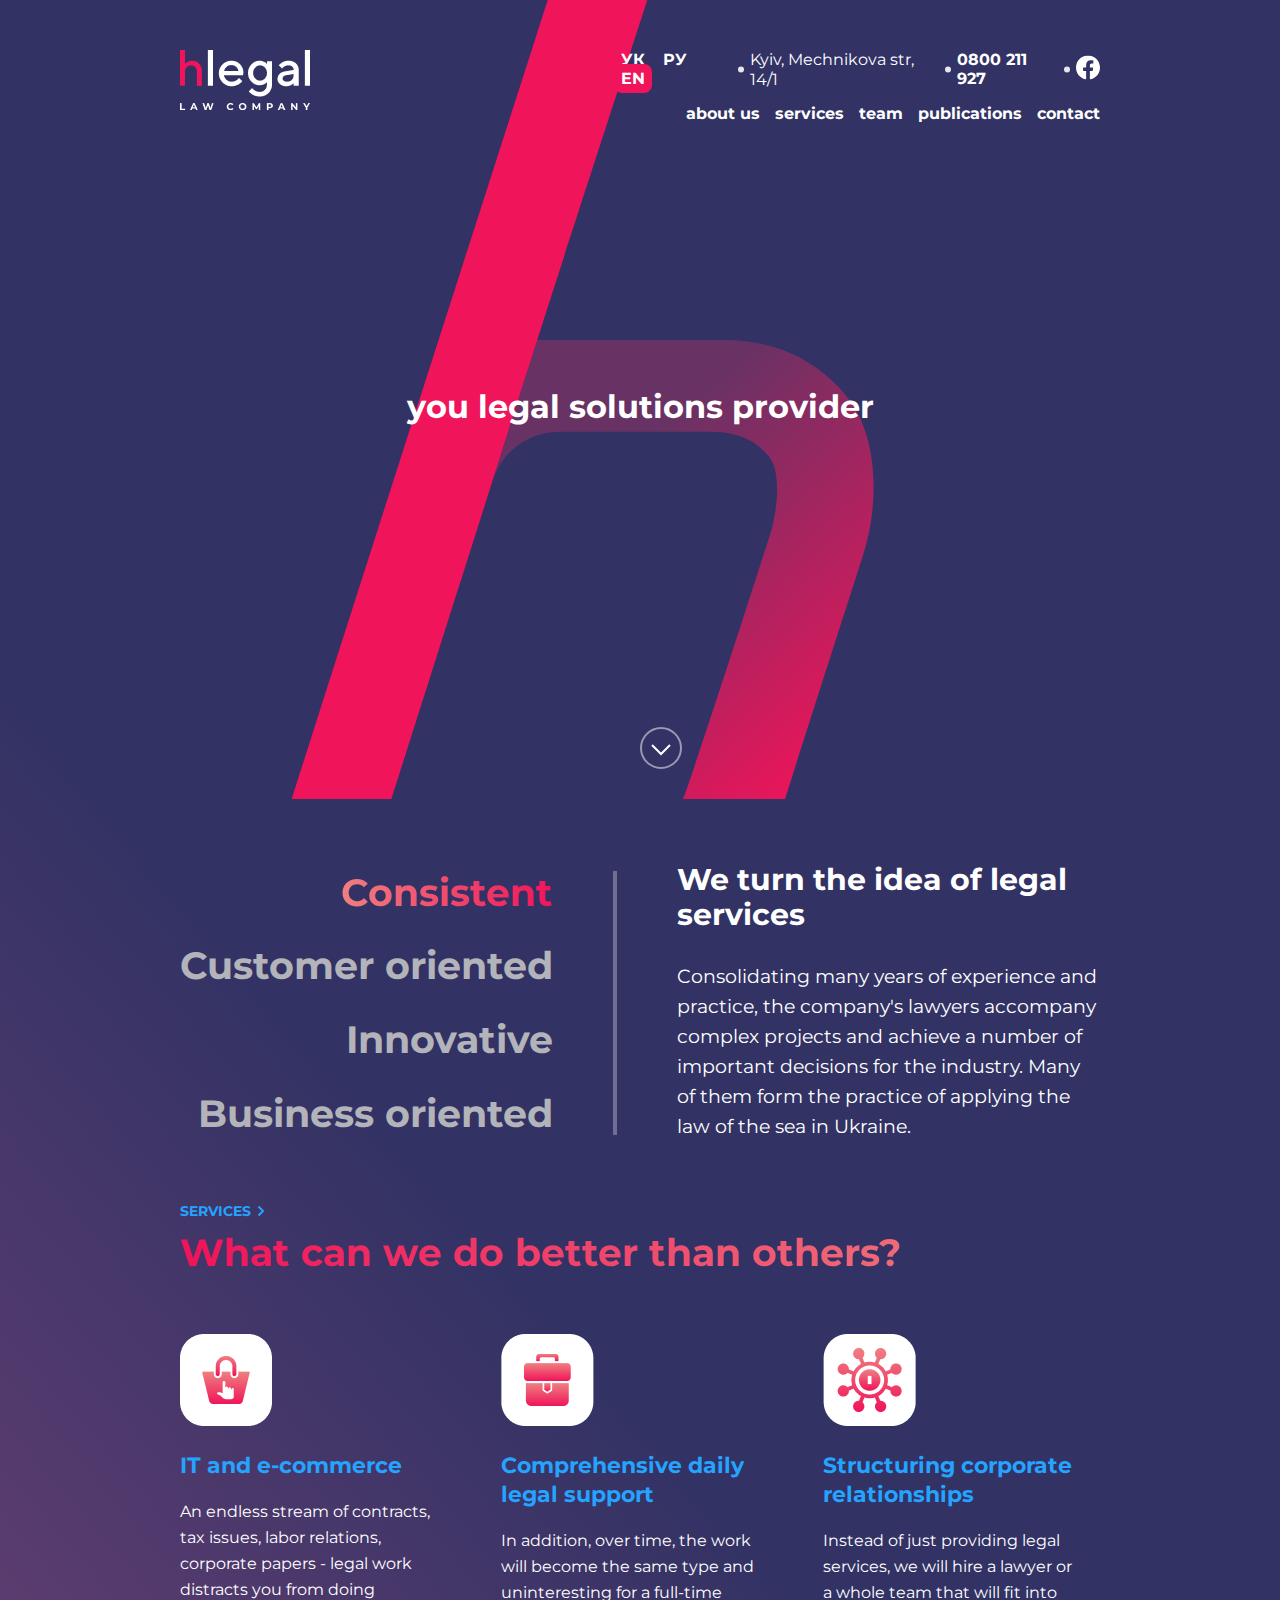
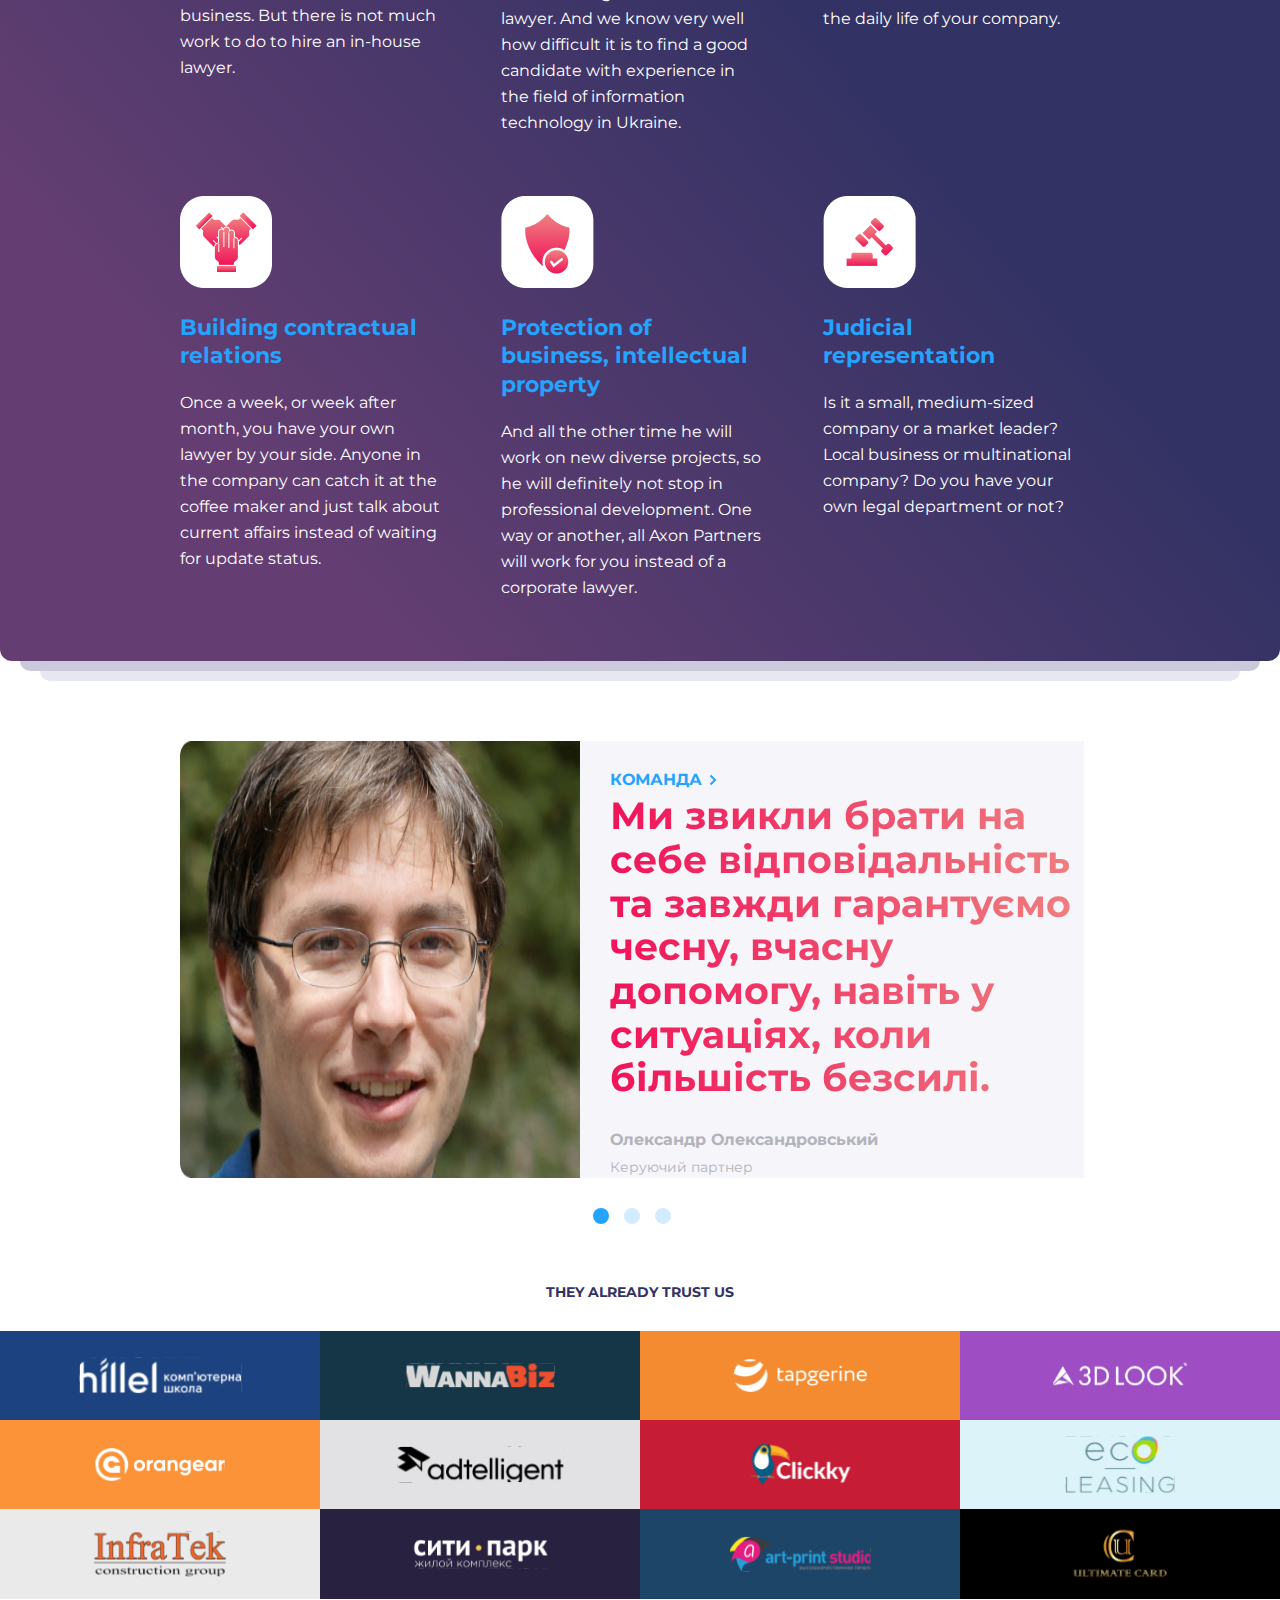
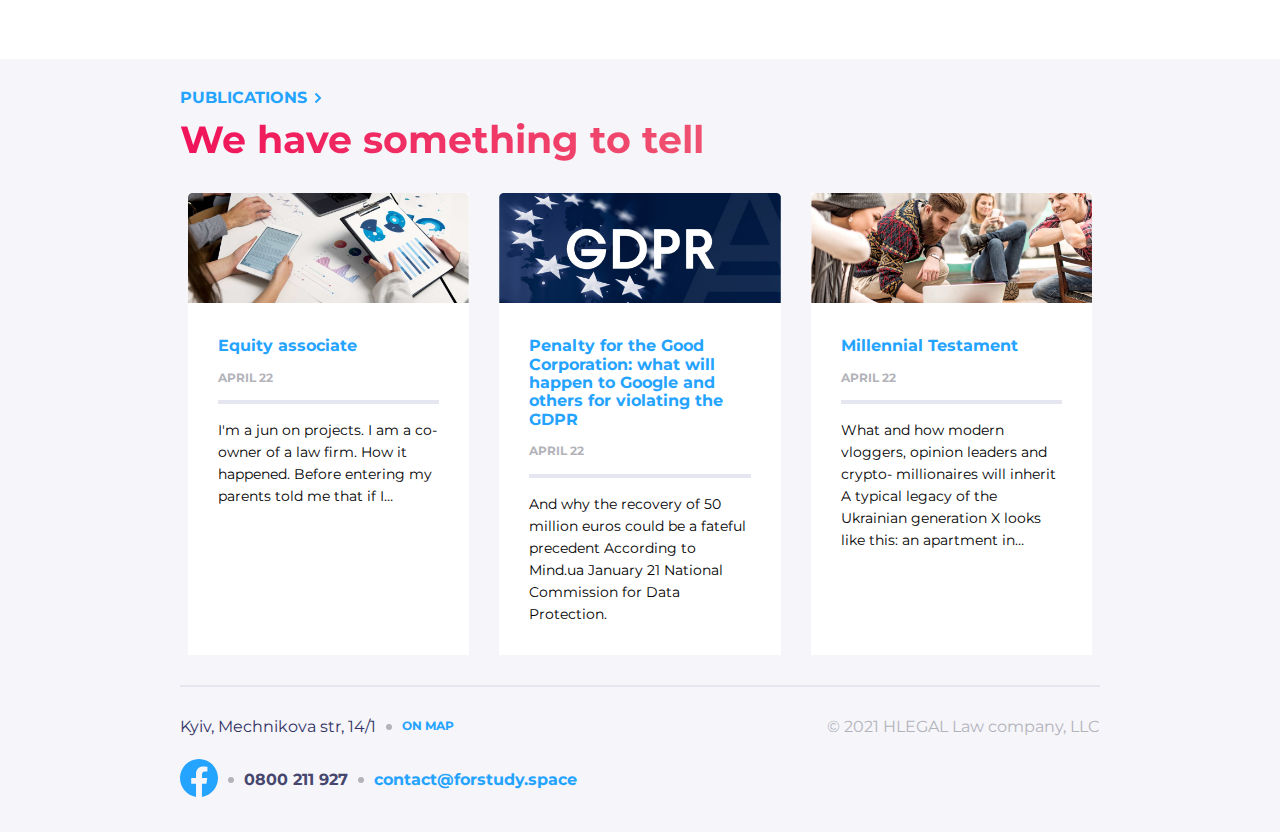
==== commit 2078d772: "final fixes" ====
--- a/index.html
+++ b/index.html
@@ -122,7 +122,7 @@
                     </article>
                     <article class="offer__services-article">
                         <img class="offer__services-img" src="img/services/icon.png" alt="">
-                        <h2><a class="offer__services-header link-title" href="">Comprehensive daily legal support</a></h2>
+                        <h2><a class="offer__services-header link-title" href="">Comprehensive daily <br> legal support</a></h2>
                         <p class="offer__services-description">
                             In addition, over time, the work will become the 
                             same type and uninteresting for a full-time 
--- a/css/style.css
+++ b/css/style.css
@@ -329,14 +329,14 @@
 
 @font-face {
   font-family: "Montserrat";
-  src: url("../fonts/Montserrat/Montserrat-Bold.woff2") format("woff2"), url("../fonts/Montserrat/Montserrat-Bold.woff") format("woff");
+  src: url("../fonts/montserrat-bold.woff2") format("woff2"), url("../fonts/montserrat-bold.woff") format("woff");
   font-weight: bold;
   font-style: normal;
   font-display: swap;
 }
 @font-face {
   font-family: "Montserrat";
-  src: url("../fonts/Montserrat/Montserrat-Regular.woff2") format("woff2"), url("../fonts/Montserrat-Regular.woff") format("woff");
+  src: url("../fonts/montserrat-regular.woff2") format("woff2"), url("../fonts/montserrat-regular.woff") format("woff");
   font-weight: normal;
   font-style: normal;
   font-display: swap;
@@ -831,14 +831,19 @@
   line-height: 30px;
   margin: 0;
 }
-@media screen and (max-width: 960px) {
+@media screen and (max-width: 1024px) {
   .offer__quality-desctiption-text {
-    max-width: 648px;
-  }
-}
-@media screen and (max-width: 720px) {
+    width: 405px;
+  }
+}
+@media screen and (max-width: 960px) {
   .offer__quality-desctiption-text {
-    max-width: 315px;
+    width: 648px;
+  }
+}
+@media screen and (max-width: 720px) {
+  .offer__quality-desctiption-text {
+    width: 315px;
   }
 }
 @media screen and (max-width: 960px) {
@@ -1042,6 +1047,11 @@
   line-height: 19.5px;
   margin: 0;
   padding-bottom: 6px;
+}
+@media screen and (max-width: 960px) {
+  .team__member {
+    width: 255px;
+  }
 }
 .team__position {
   color: var(--grey-text);
@@ -1302,9 +1312,12 @@
   margin: 0;
 }
 .footer__address-map {
+  font-size: 12px;
+  line-height: 14.63px;
   display: block;
   text-decoration: none;
   color: var(--active-regular);
+  text-transform: uppercase;
 }
 @media screen and (max-width: 720px) {
   .footer__address {
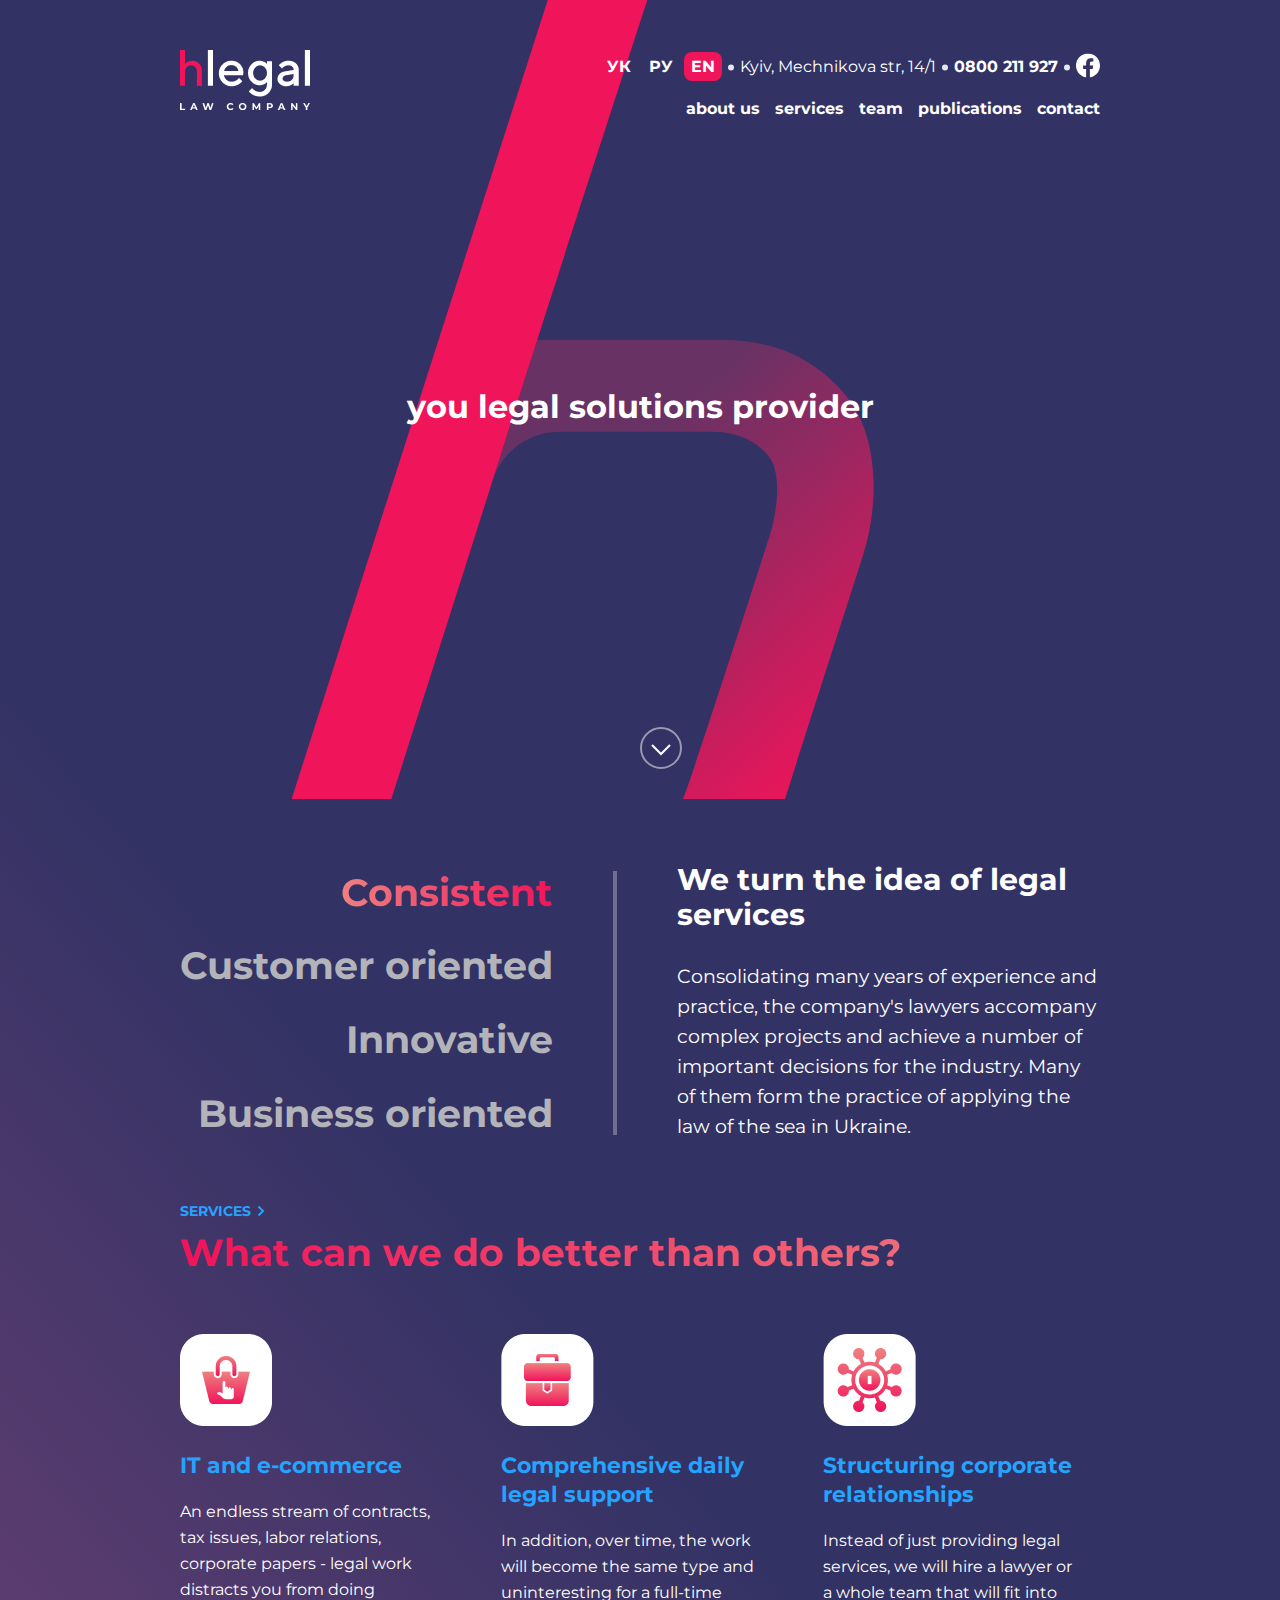
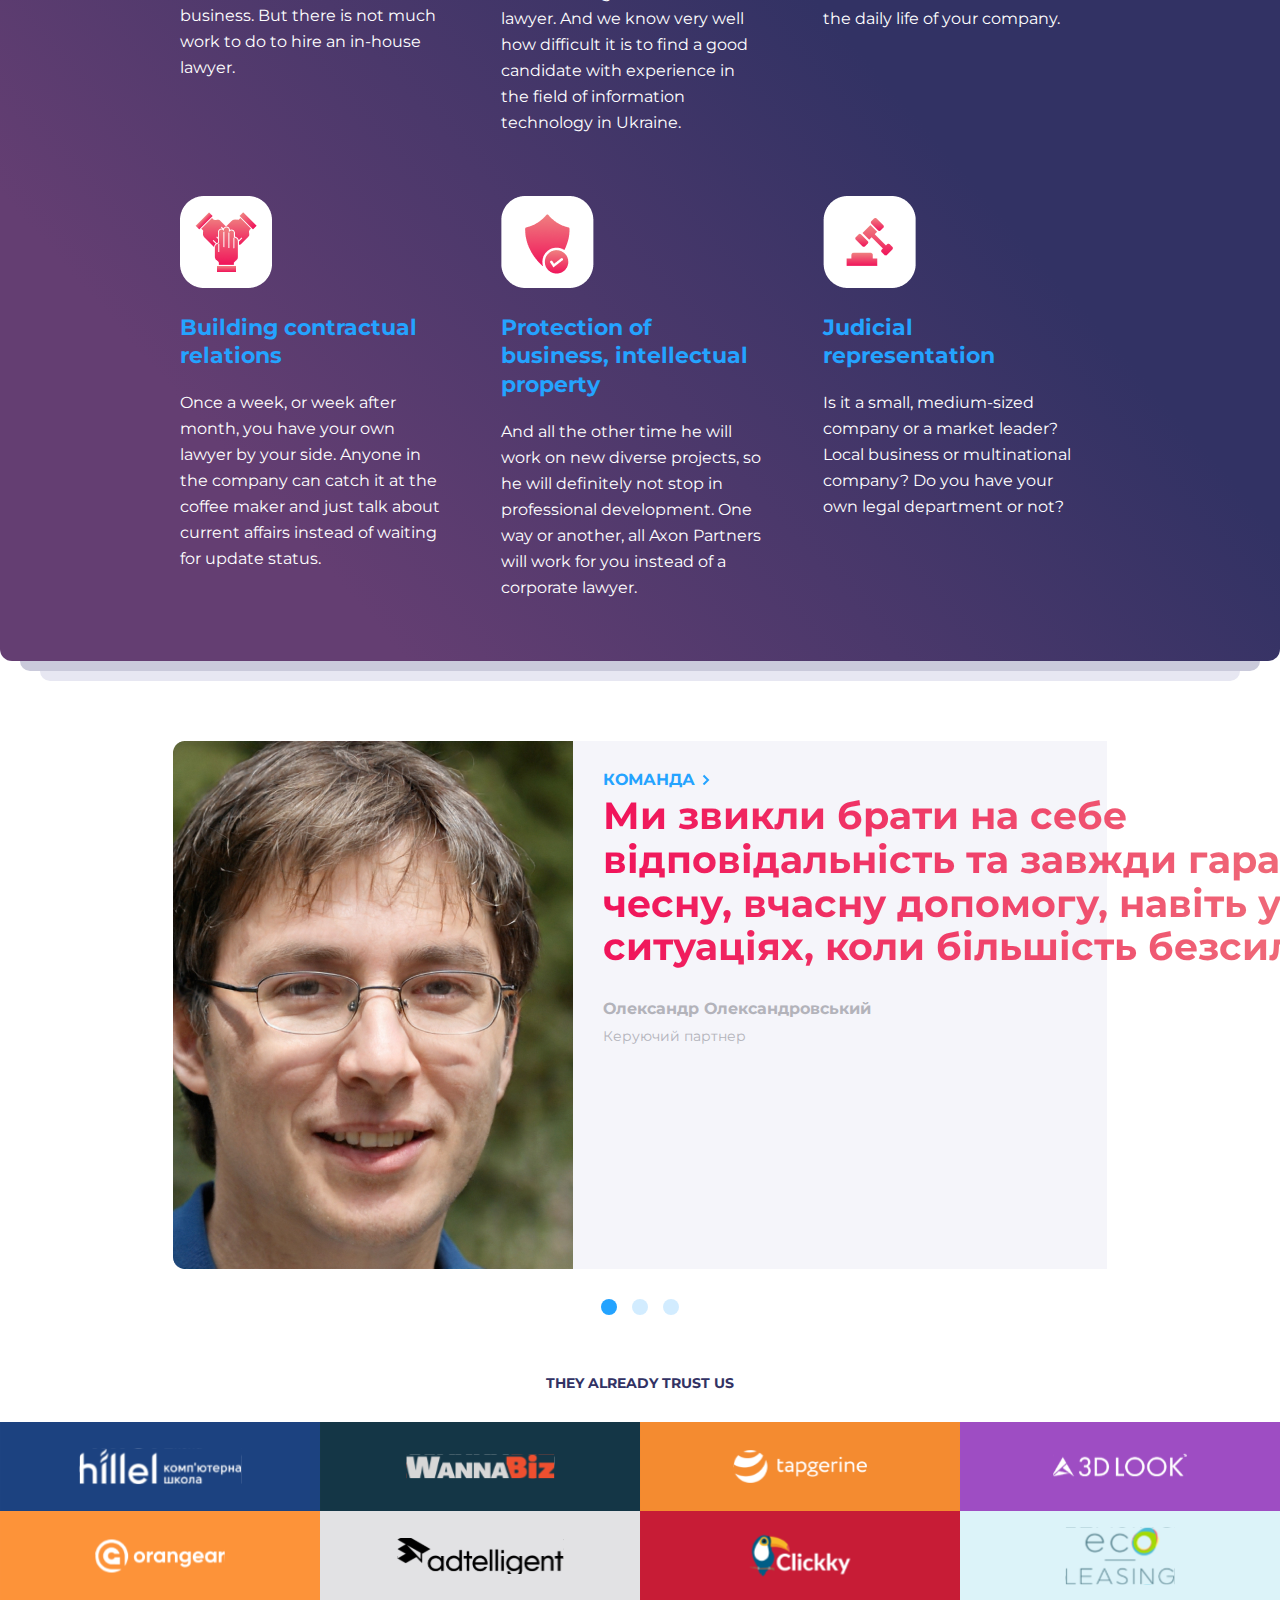
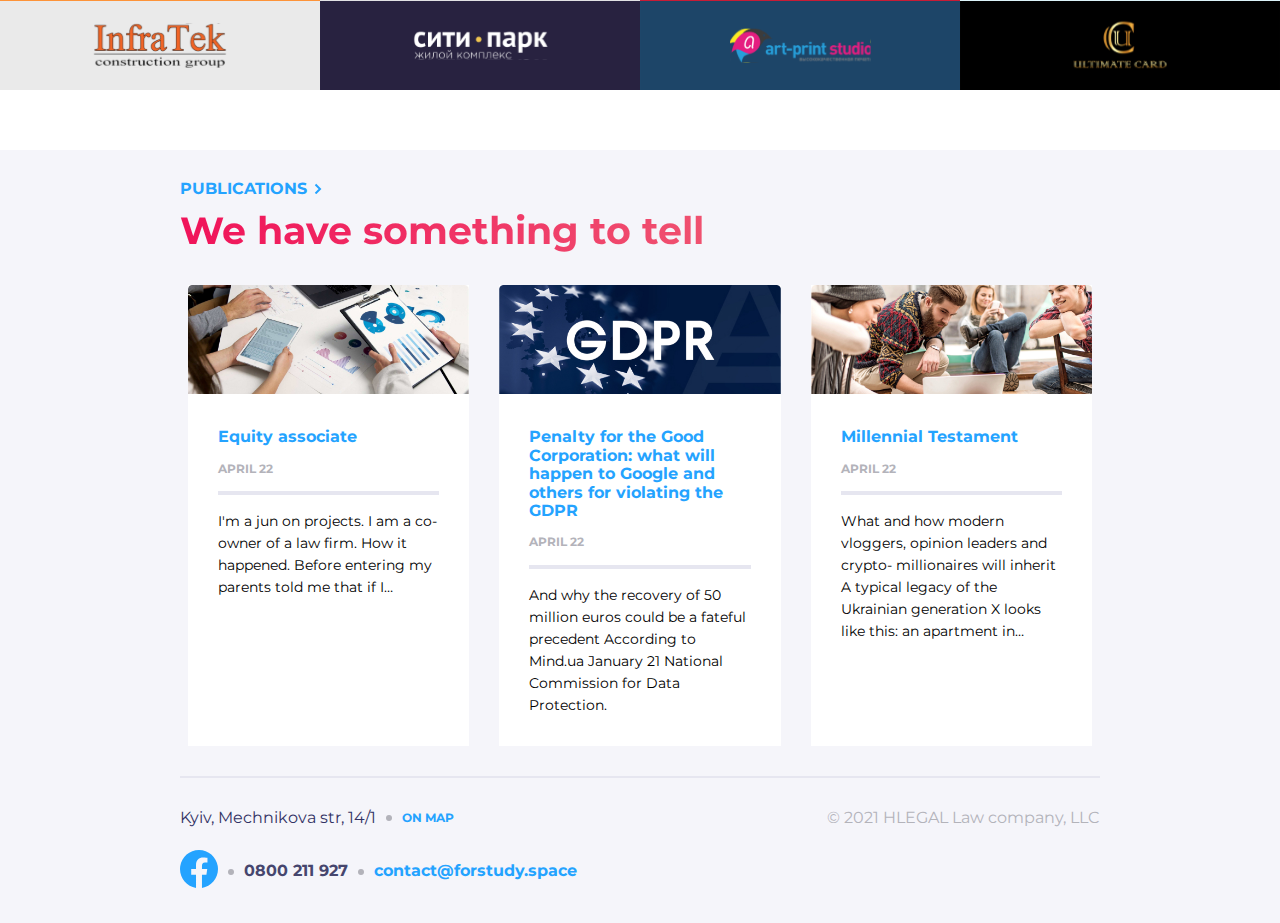
==== commit 6585ca56: "fix team section" ====
--- a/index.html
+++ b/index.html
@@ -178,8 +178,10 @@
         <div class="offer__grey-lines"></div>
         <section class="team center">
             <div class="team__wrapper">
-                <!-- <div class="team__photo"></div> -->
-                <img class="team__photo" src="./img/team-member.jpg" alt="">
+                <div class="team__photo">
+
+                </div>
+                <!-- <img class="team__photo" src="./img/team-member.jpg" alt=""> -->
                 <div class="team__description">
                     <a class="team__link link-title" href="">
                         КОМАНДА
@@ -190,7 +192,7 @@
                     <h2 class="team__header">
                         Ми звикли брати на себе 
                         відповідальність та завжди гарантуємо 
-                        чесну, вчасну допомогу, навіть у 
+                        чесну, вчасну допомогу, навіть у <br>
                         ситуаціях, коли більшість безсилі.
                     </h2>
                     <p class="team__member">
--- a/css/style.css
+++ b/css/style.css
@@ -453,7 +453,7 @@
 }
 @media screen and (max-width: 1420px) {
   .header__contacts {
-    min-width: 486px;
+    width: 506px;
   }
 }
 @media screen and (max-width: 960px) {
@@ -466,6 +466,7 @@
 @media screen and (max-width: 720px) {
   .header__contacts {
     justify-content: space-between;
+    width: auto;
     min-width: 344px;
     text-align: center;
     background: rgba(245, 245, 250, 0.3);
@@ -958,35 +959,20 @@
 
 .team {
   max-width: 1600px;
-  width: 100%;
 }
 @media screen and (max-width: 1680px) {
   .team {
     max-width: 1320px;
   }
 }
-@media screen and (max-width: 1420px) {
-  .team {
-    max-width: 904px;
-  }
-}
 @media screen and (max-width: 960px) {
   .team {
     max-width: 648px;
   }
 }
-@media screen and (max-width: 720px) {
-  .team {
-    max-width: 315px;
-    text-align: center;
-    align-items: center;
-    justify-content: center;
-    padding-left: calc(50vw - 160px);
-    padding-right: calc(50vw - 160px);
-  }
-}
 .team__wrapper {
   display: flex;
+  justify-content: center;
 }
 @media screen and (max-width: 960px) {
   .team__wrapper {
@@ -994,21 +980,42 @@
     justify-content: center;
   }
 }
+@media screen and (max-width: 720px) {
+  .team__wrapper {
+    align-items: center;
+    justify-content: center;
+  }
+}
 .team__photo {
-  width: 400px;
+  display: block;
+  background-image: url("../img/team-member.jpg");
+  background-position: center;
+  background-repeat: no-repeat;
+  min-width: 400px;
   height: auto;
-}
-@media screen and (max-width: 960px) {
+  box-sizing: border-box;
+}
+@media screen and (max-width: 1420px) {
   .team__photo {
+    background-image: url("../img/image.jpg");
+    height: 528px;
+    width: 400px;
+  }
+}
+@media screen and (max-width: 960px) {
+  .team__photo {
+    background-image: url("../img/image_team_768.jpg");
     width: auto;
     border-radius: 12px 12px 0px 0px;
   }
 }
 @media screen and (max-width: 720px) {
   .team__photo {
+    background-image: url("../img/image_team_375.jpg");
     height: 500px;
     width: 315px;
     border-radius: 12px 12px 0px 0px;
+    padding: 0;
   }
 }
 .team__link {
@@ -1024,6 +1031,14 @@
   text-align: left;
   background-color: var(--grey-bg);
   padding-left: 30px;
+  min-width: 504px;
+}
+@media screen and (max-width: 720px) {
+  .team__description {
+    min-width: 315px;
+    width: 315px;
+    box-sizing: border-box;
+  }
 }
 .team__header {
   font-size: 38px;
@@ -1033,12 +1048,29 @@
   margin: 0;
   padding-top: 5px;
   padding-bottom: 30px;
+  width: 1200px;
+}
+@media screen and (max-width: 1440px) {
+  .team__header {
+    width: 860px;
+  }
+}
+@media screen and (max-width: 1024px) {
+  .team__header {
+    width: 444px;
+  }
+}
+@media screen and (max-width: 786px) {
+  .team__header {
+    min-width: 588px;
+  }
 }
 @media screen and (max-width: 720px) {
   .team__header {
     font-size: 30px;
     width: 255px;
     line-height: 36.57px;
+    min-width: 255px;
   }
 }
 .team__member {
@@ -1048,7 +1080,12 @@
   margin: 0;
   padding-bottom: 6px;
 }
-@media screen and (max-width: 960px) {
+@media screen and (max-width: 786px) {
+  .team__member {
+    width: 588px;
+  }
+}
+@media screen and (max-width: 720px) {
   .team__member {
     width: 255px;
   }
@@ -1058,6 +1095,7 @@
   font-size: 14px;
   line-height: 22px;
   margin: 0;
+  padding-bottom: 30px;
 }
 @media screen and (max-width: 960px) {
   .team__position {
